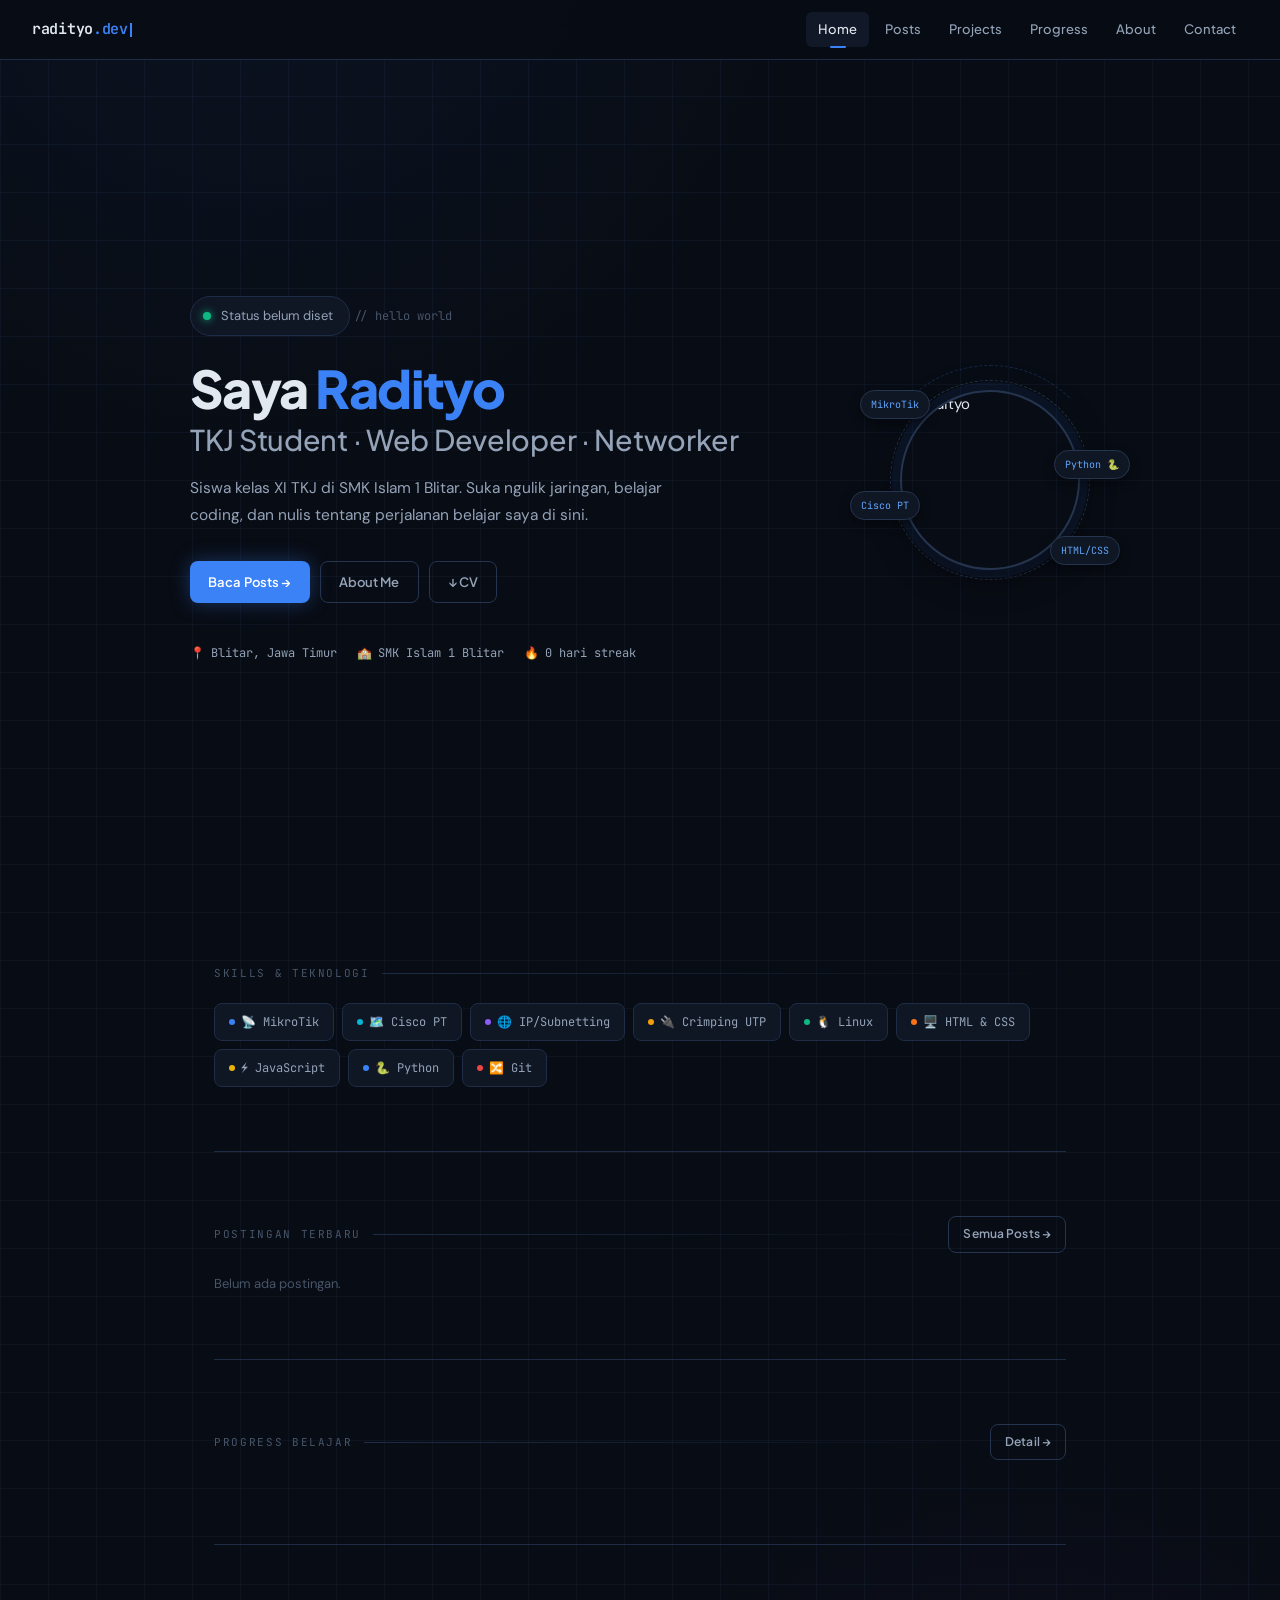
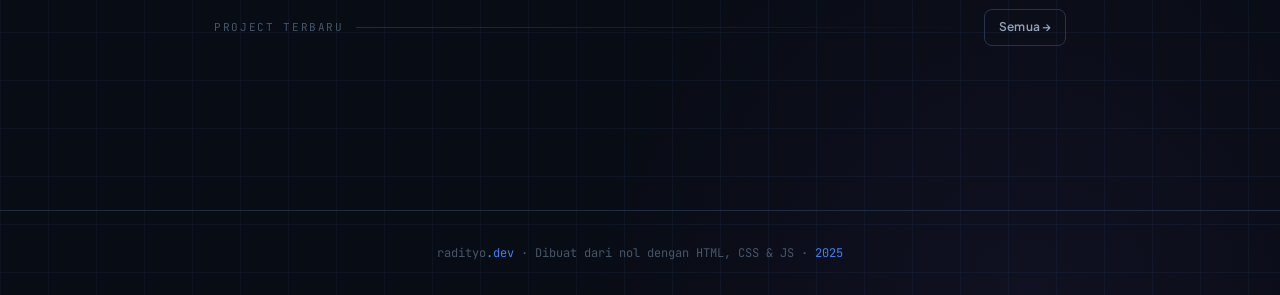
==== index.html @ 0da95fb2 "Add files via upload" ====
<!DOCTYPE html>
<html lang="id">
<head>
  <meta charset="UTF-8">
  <meta name="viewport" content="width=device-width, initial-scale=1.0">
  <title>Radityo — Home</title>
  <link rel="stylesheet" href="style.css">
  <style>
    /* ── HERO ── */
    .hero {
      min-height: calc(100vh - 60px);
      display: flex;
      align-items: center;
      padding: 0 24px;
      position: relative;
    }
    .hero-inner {
      max-width: 900px;
      margin: 0 auto;
      width: 100%;
      display: grid;
      grid-template-columns: 1fr auto;
      gap: 48px;
      align-items: center;
    }
    .hero-eyebrow {
      display: inline-flex;
      align-items: center;
      gap: 8px;
      font-family: var(--font-mono);
      font-size: 12px;
      color: var(--text-muted);
      margin-bottom: 20px;
    }
    .hero h1 {
      font-family: var(--font-head);
      font-size: clamp(32px, 5vw, 52px);
      font-weight: 800;
      line-height: 1.1;
      letter-spacing: -0.03em;
      margin-bottom: 20px;
    }
    .hero h1 .name { color: var(--blue); }
    .hero h1 .role {
      display: block;
      font-size: 0.55em;
      color: var(--text-dim);
      font-weight: 500;
      letter-spacing: -0.01em;
      margin-top: 6px;
    }
    .hero-desc {
      font-size: 15.5px;
      color: var(--text-dim);
      line-height: 1.75;
      max-width: 480px;
      margin-bottom: 32px;
    }
    .hero-actions { display: flex; gap: 10px; flex-wrap: wrap; margin-bottom: 40px; }
    .hero-meta {
      display: flex;
      align-items: center;
      gap: 20px;
      flex-wrap: wrap;
    }
    .hero-meta-item {
      display: flex;
      align-items: center;
      gap: 6px;
      font-family: var(--font-mono);
      font-size: 12px;
      color: var(--text-muted);
    }
    .hero-meta-item span { color: var(--text-dim); }

    /* AVATAR */
    .hero-avatar-wrap {
      position: relative;
      width: 200px;
      height: 200px;
      flex-shrink: 0;
    }
    .hero-avatar {
      width: 180px;
      height: 180px;
      border-radius: 50%;
      object-fit: cover;
      border: 2px solid var(--border2);
      display: block;
      margin: 10px auto;
      position: relative;
      z-index: 2;
      box-shadow: 0 0 0 8px rgba(59,130,246,0.08), 0 8px 32px rgba(0,0,0,0.5);
    }
    .ring {
      position: absolute;
      top: 50%; left: 50%;
      transform: translate(-50%,-50%);
      border-radius: 50%;
      border: 1px dashed var(--border2);
    }
    .ring1 { width: 200px; height: 200px; animation: spin 25s linear infinite; }
    .ring2 { width: 230px; height: 230px; border-color: transparent; border-top-color: var(--blue); opacity: 0.25; animation: spin 10s linear infinite reverse; }
    @keyframes spin { to { transform: translate(-50%,-50%) rotate(360deg); } }

    .float-chip {
      position: absolute;
      background: var(--card);
      border: 1px solid var(--border2);
      color: var(--blue-bright);
      font-family: var(--font-mono);
      font-size: 10px;
      padding: 5px 10px;
      border-radius: 99px;
      white-space: nowrap;
      box-shadow: 0 4px 12px rgba(0,0,0,0.4);
      animation: floatY 4s ease-in-out infinite;
      z-index: 3;
    }
    .chip1 { top: 10px;  left: -30px; animation-delay: 0s; }
    .chip2 { top: 70px;  right: -40px; animation-delay: 1s; }
    .chip3 { bottom: 60px; left: -40px; animation-delay: 2s; }
    .chip4 { bottom: 15px; right: -30px; animation-delay: 0.5s; }
    @keyframes floatY { 0%,100%{transform:translateY(0)} 50%{transform:translateY(-7px)} }

    /* STATUS CARD */
    .status-card {
      display: inline-flex;
      align-items: center;
      gap: 10px;
      background: var(--card);
      border: 1px solid var(--border);
      border-radius: 99px;
      padding: 8px 16px 8px 12px;
      margin-bottom: 24px;
      font-size: 13px;
      color: var(--text-dim);
    }

    /* ── SECTIONS ── */
    .home-section { padding: 64px 0; }
    .home-section + .home-section { border-top: 1px solid var(--border); }

    /* SKILL CHIPS */
    .skill-chips { display: flex; flex-wrap: wrap; gap: 8px; }
    .skill-chip {
      display: flex; align-items: center; gap: 6px;
      background: var(--card);
      border: 1px solid var(--border);
      border-radius: var(--radius-sm);
      padding: 8px 14px;
      font-family: var(--font-mono);
      font-size: 12px;
      color: var(--text-dim);
      transition: all 0.2s;
      cursor: default;
    }
    .skill-chip:hover { border-color: var(--blue); color: var(--text); background: var(--glow-blue); }
    .skill-chip .dot { width: 6px; height: 6px; border-radius: 50%; flex-shrink: 0; }

    /* RECENT POSTS */
    .post-list { display: flex; flex-direction: column; gap: 12px; }
    .post-row {
      display: flex;
      align-items: flex-start;
      gap: 16px;
      padding: 16px;
      background: var(--card);
      border: 1px solid var(--border);
      border-radius: var(--radius);
      text-decoration: none;
      transition: all 0.25s;
    }
    .post-row:hover { border-color: var(--border2); transform: translateX(4px); }
    .post-row-num {
      font-family: var(--font-mono);
      font-size: 11px;
      color: var(--text-muted);
      padding-top: 2px;
      min-width: 18px;
    }
    .post-row-title {
      font-family: var(--font-head);
      font-size: 14px;
      font-weight: 600;
      color: var(--text);
      margin-bottom: 4px;
      line-height: 1.4;
    }
    .post-row-meta {
      display: flex; gap: 10px; align-items: center;
      font-family: var(--font-mono);
      font-size: 11px;
      color: var(--text-muted);
    }
    .post-row-arrow { margin-left: auto; color: var(--text-muted); font-size: 16px; align-self: center; }

    /* PROGRESS MINI */
    .progress-mini-grid { display: grid; grid-template-columns: 1fr 1fr; gap: 12px; }
    .progress-mini {
      background: var(--card);
      border: 1px solid var(--border);
      border-radius: var(--radius);
      padding: 16px;
    }
    .progress-mini-label {
      display: flex; justify-content: space-between; align-items: center;
      margin-bottom: 8px;
    }
    .progress-mini-label span:first-child {
      font-size: 13px; color: var(--text-dim); font-weight: 500;
    }
    .progress-mini-label span:last-child {
      font-family: var(--font-mono); font-size: 12px; color: var(--blue-bright);
    }
    .progress-bar {
      height: 5px;
      background: var(--bg3);
      border-radius: 99px;
      overflow: hidden;
    }
    .progress-fill {
      height: 100%;
      background: linear-gradient(90deg, var(--blue), var(--purple));
      border-radius: 99px;
      transition: width 1s cubic-bezier(.4,0,.2,1);
    }

    /* LATEST PROJECT */
    .project-mini-grid { display: grid; grid-template-columns: repeat(3,1fr); gap: 12px; }
    .project-mini {
      padding: 18px;
      display: flex;
      flex-direction: column;
      gap: 8px;
    }
    .project-mini-icon { font-size: 22px; margin-bottom: 4px; }
    .project-mini h4 {
      font-family: var(--font-head);
      font-size: 14px;
      font-weight: 700;
      color: var(--text);
      line-height: 1.3;
    }
    .project-mini p { font-size: 12.5px; color: var(--text-dim); line-height: 1.5; flex: 1; }

    @media (max-width: 640px) {
      .hero-inner { grid-template-columns: 1fr; }
      .hero-avatar-wrap { display: none; }
      .progress-mini-grid { grid-template-columns: 1fr; }
      .project-mini-grid { grid-template-columns: 1fr 1fr; }
    }
    @media (max-width: 420px) {
      .project-mini-grid { grid-template-columns: 1fr; }
    }
  </style>
</head>
<body>

<nav class="navbar">
  <a href="index.html" class="nav-logo">radityo<span class="accent">.dev</span><span class="cursor"></span></a>
  <div class="nav-links">
    <a href="index.html">Home</a>
    <a href="posts.html">Posts</a>
    <a href="projects.html">Projects</a>
    <a href="progress.html">Progress</a>
    <a href="about.html">About</a>
    <a href="contact.html">Contact</a>
  </div>
</nav>

<div class="page">
  <section class="hero">
    <div class="hero-inner">
      <div class="hero-content">
        <div id="statusCard" class="status-card">
          <span class="status-dot"></span>
          <span id="statusText">loading...</span>
        </div>

        <div class="hero-eyebrow">
          <span>// hello world</span>
        </div>

        <h1>
          Saya <span class="name">Radityo</span>
          <span class="role">TKJ Student · Web Developer · Networker</span>
        </h1>

        <p class="hero-desc">
          Siswa kelas XI TKJ di SMK Islam 1 Blitar. Suka ngulik jaringan,
          belajar coding, dan nulis tentang perjalanan belajar saya di sini.
        </p>

        <div class="hero-actions">
          <a href="posts.html" class="btn btn-primary">Baca Posts →</a>
          <a href="about.html" class="btn btn-ghost">About Me</a>
          <a href="CV-Radityo-Professional.pdf" download class="btn btn-ghost">↓ CV</a>
        </div>

        <div class="hero-meta">
          <div class="hero-meta-item">📍 <span>Blitar, Jawa Timur</span></div>
          <div class="hero-meta-item">🏫 <span>SMK Islam 1 Blitar</span></div>
          <div class="hero-meta-item" id="streakMeta">🔥 <span id="streakVal">—</span></div>
        </div>
      </div>

      <div class="hero-avatar-wrap">
        <div class="ring ring1"></div>
        <div class="ring ring2"></div>
        <img src="profile.jpg" alt="Radityo" class="hero-avatar">
        <div class="float-chip chip1">MikroTik</div>
        <div class="float-chip chip2">Python 🐍</div>
        <div class="float-chip chip3">Cisco PT</div>
        <div class="float-chip chip4">HTML/CSS</div>
      </div>
    </div>
  </section>

  <div class="container">

    <!-- SKILLS -->
    <section class="home-section reveal">
      <div class="section-label">Skills & Teknologi</div>
      <div class="skill-chips" id="skillChips"></div>
    </section>

    <!-- RECENT POSTS -->
    <section class="home-section reveal">
      <div style="display:flex;justify-content:space-between;align-items:center;margin-bottom:20px">
        <div class="section-label" style="margin:0;flex:1">Postingan Terbaru</div>
        <a href="posts.html" class="btn btn-ghost" style="font-size:12px;padding:7px 14px">Semua Posts →</a>
      </div>
      <div class="post-list" id="recentPosts"></div>
    </section>

    <!-- PROGRESS SNAPSHOT -->
    <section class="home-section reveal">
      <div style="display:flex;justify-content:space-between;align-items:center;margin-bottom:20px">
        <div class="section-label" style="margin:0;flex:1">Progress Belajar</div>
        <a href="progress.html" class="btn btn-ghost" style="font-size:12px;padding:7px 14px">Detail →</a>
      </div>
      <div class="progress-mini-grid" id="progressMini"></div>
    </section>

    <!-- LATEST PROJECTS -->
    <section class="home-section reveal">
      <div style="display:flex;justify-content:space-between;align-items:center;margin-bottom:20px">
        <div class="section-label" style="margin:0;flex:1">Project Terbaru</div>
        <a href="projects.html" class="btn btn-ghost" style="font-size:12px;padding:7px 14px">Semua →</a>
      </div>
      <div class="project-mini-grid" id="projectMini"></div>
    </section>

  </div>

  <footer class="footer">
    <p>radityo<span>.dev</span> · Dibuat dari nol dengan HTML, CSS & JS · <span>2025</span></p>
  </footer>
</div>

<script src="app.js"></script>
<script>
  const SKILLS = [
    { label:'MikroTik',    color:'#3b82f6', icon:'📡' },
    { label:'Cisco PT',    color:'#06b6d4', icon:'🗺️' },
    { label:'IP/Subnetting',color:'#8b5cf6',icon:'🌐' },
    { label:'Crimping UTP',color:'#f59e0b', icon:'🔌' },
    { label:'Linux',       color:'#10b981', icon:'🐧' },
    { label:'HTML & CSS',  color:'#f97316', icon:'🖥️' },
    { label:'JavaScript',  color:'#eab308', icon:'⚡' },
    { label:'Python',      color:'#3b82f6', icon:'🐍' },
    { label:'Git',         color:'#ef4444', icon:'🔀' },
  ];

  const ICONS = { Website:'🖥️', Networking:'📡', Coding:'🐍', Tool:'🛠️' };
  const STATUS_COLORS = { live:'#10b981', done:'#3b82f6', wip:'#f59e0b' };

  function render() {
    // Status
    const st = DB.get(KEYS.status) || {};
    document.getElementById('statusText').textContent = st.text || 'Status belum diset';

    // Streak
    const streak = DB.get(KEYS.streak) || { count: 0 };
    document.getElementById('streakVal').textContent = streak.count + ' hari streak';

    // Skills
    document.getElementById('skillChips').innerHTML = SKILLS.map(s => `
      <div class="skill-chip">
        <span class="dot" style="background:${s.color}"></span>
        ${s.icon} ${s.label}
      </div>`).join('');

    // Recent posts
    const posts = (DB.get(KEYS.posts) || []).slice(0, 3);
    document.getElementById('recentPosts').innerHTML = posts.length ? posts.map((p, i) => `
      <a class="post-row" href="posts.html#${p.id}">
        <span class="post-row-num">0${i+1}</span>
        <div style="flex:1">
          <div class="post-row-title">${p.title}</div>
          <div class="post-row-meta">
            <span class="tag tag-${p.category==='TKJ'?'blue':p.category==='Python'?'green':'purple'}">${p.category}</span>
            <span>${fmt.relative(p.date)}</span>
            <span>${p.readTime}</span>
          </div>
        </div>
        <span class="post-row-arrow">›</span>
      </a>`).join('') : '<p style="color:var(--text-muted);font-size:13px">Belum ada postingan.</p>';

    // Progress mini
    const prog = DB.get(KEYS.progress) || {};
    const bars = ['gym','python','networking','english'];
    document.getElementById('progressMini').innerHTML = bars.map(k => {
      const p = prog[k]; if (!p) return '';
      const pct = Math.round((p.current / p.target) * 100);
      return `<div class="progress-mini">
        <div class="progress-mini-label">
          <span>${p.label}</span>
          <span>${p.current}/${p.target} ${p.unit}</span>
        </div>
        <div class="progress-bar">
          <div class="progress-fill" style="width:${pct}%"></div>
        </div>
      </div>`;
    }).join('');

    // Projects mini
    const projects = (DB.get(KEYS.projects) || []).slice(0, 3);
    document.getElementById('projectMini').innerHTML = projects.map(p => `
      <div class="card project-mini">
        <div class="project-mini-icon">${ICONS[p.type]||'🛠️'}</div>
        <h4>${p.title}</h4>
        <p>${p.desc}</p>
        <div style="display:flex;gap:6px;flex-wrap:wrap;margin-top:4px">
          ${p.tech.slice(0,2).map(t=>`<span class="tag tag-blue">${t}</span>`).join('')}
        </div>
      </div>`).join('');
  }

  render();
</script>
</body>
</html>
---- style.css ----
/* ============================================================
   RADITYO.DEV — DARK CYBER DESIGN SYSTEM
   ============================================================ */

@import url('https://fonts.googleapis.com/css2?family=Plus+Jakarta+Sans:wght@400;500;600;700;800&family=DM+Sans:wght@300;400;500&family=JetBrains+Mono:wght@400;500;600&display=swap');

/* ── TOKENS ── */
:root {
  --bg:           #080c14;
  --bg2:          #0d1220;
  --bg3:          #111827;
  --card:         #0f1624;
  --card2:        #141d2e;
  --border:       #1e2d45;
  --border2:      #253550;

  --blue:         #3b82f6;
  --blue-dim:     #2563eb;
  --blue-bright:  #60a5fa;
  --purple:       #8b5cf6;
  --purple-dim:   #7c3aed;
  --cyan:         #06b6d4;
  --green:        #10b981;
  --yellow:       #f59e0b;
  --red:          #ef4444;

  --glow-blue:    rgba(59,130,246,0.15);
  --glow-purple:  rgba(139,92,246,0.15);
  --glow-cyan:    rgba(6,182,212,0.12);

  --text:         #e2e8f0;
  --text-dim:     #94a3b8;
  --text-muted:   #475569;

  --font-head:    'Plus Jakarta Sans', sans-serif;
  --font-body:    'DM Sans', sans-serif;
  --font-mono:    'JetBrains Mono', monospace;

  --radius:       12px;
  --radius-sm:    8px;
  --radius-lg:    16px;
}

/* ── RESET ── */
*,*::before,*::after { box-sizing: border-box; margin: 0; padding: 0; }
html { scroll-behavior: smooth; }

body {
  background: var(--bg);
  color: var(--text);
  font-family: var(--font-body);
  font-size: 15px;
  line-height: 1.7;
  min-height: 100vh;
  overflow-x: hidden;
  /* subtle grid */
  background-image:
    radial-gradient(ellipse 80% 60% at 20% -10%, rgba(59,130,246,0.07) 0%, transparent 60%),
    radial-gradient(ellipse 60% 40% at 80% 100%, rgba(139,92,246,0.06) 0%, transparent 60%),
    linear-gradient(rgba(30,45,69,0.25) 1px, transparent 1px),
    linear-gradient(90deg, rgba(30,45,69,0.25) 1px, transparent 1px);
  background-size: 100% 100%, 100% 100%, 48px 48px, 48px 48px;
}

::-webkit-scrollbar { width: 5px; }
::-webkit-scrollbar-track { background: var(--bg2); }
::-webkit-scrollbar-thumb { background: var(--border2); border-radius: 3px; }
::-webkit-scrollbar-thumb:hover { background: var(--blue); }

/* ── NAVBAR ── */
.navbar {
  position: fixed;
  top: 0; left: 0; right: 0;
  z-index: 200;
  display: flex;
  align-items: center;
  padding: 0 32px;
  height: 60px;
  background: rgba(8,12,20,0.85);
  backdrop-filter: blur(20px);
  -webkit-backdrop-filter: blur(20px);
  border-bottom: 1px solid var(--border);
}

.nav-logo {
  font-family: var(--font-mono);
  font-size: 15px;
  font-weight: 600;
  color: var(--text);
  text-decoration: none;
  margin-right: auto;
  letter-spacing: -0.02em;
}

.nav-logo .accent { color: var(--blue); }
.nav-logo .cursor {
  display: inline-block;
  width: 2px; height: 14px;
  background: var(--blue);
  margin-left: 2px;
  vertical-align: middle;
  animation: blink 1s step-end infinite;
}

@keyframes blink { 0%,100%{opacity:1} 50%{opacity:0} }

.nav-links {
  display: flex;
  align-items: center;
  gap: 4px;
}

.nav-links a {
  font-family: var(--font-head);
  font-size: 13px;
  font-weight: 500;
  color: var(--text-dim);
  text-decoration: none;
  padding: 6px 12px;
  border-radius: 6px;
  transition: all 0.2s ease;
  position: relative;
}

.nav-links a:hover,
.nav-links a.active {
  color: var(--text);
  background: var(--bg3);
}

.nav-links a.active::after {
  content: '';
  position: absolute;
  bottom: -1px; left: 50%;
  transform: translateX(-50%);
  width: 16px; height: 2px;
  background: var(--blue);
  border-radius: 2px;
}

/* ── PAGE WRAPPER ── */
.page {
  padding-top: 60px;
  min-height: 100vh;
}

.container {
  max-width: 900px;
  margin: 0 auto;
  padding: 0 24px;
}

.container-wide {
  max-width: 1100px;
  margin: 0 auto;
  padding: 0 24px;
}

/* ── PAGE HEADER ── */
.page-header {
  padding: 56px 0 40px;
  border-bottom: 1px solid var(--border);
  margin-bottom: 48px;
}

.page-header .eyebrow {
  font-family: var(--font-mono);
  font-size: 11px;
  color: var(--blue);
  letter-spacing: 0.15em;
  text-transform: uppercase;
  margin-bottom: 10px;
  display: flex;
  align-items: center;
  gap: 8px;
}

.page-header .eyebrow::before {
  content: '';
  width: 20px; height: 1px;
  background: var(--blue);
}

.page-header h1 {
  font-family: var(--font-head);
  font-size: clamp(26px, 4vw, 38px);
  font-weight: 800;
  color: var(--text);
  letter-spacing: -0.03em;
  line-height: 1.15;
  margin-bottom: 10px;
}

.page-header p {
  font-size: 15px;
  color: var(--text-dim);
  max-width: 520px;
}

/* ── SECTION LABEL ── */
.section-label {
  font-family: var(--font-mono);
  font-size: 11px;
  color: var(--text-muted);
  letter-spacing: 0.15em;
  text-transform: uppercase;
  margin-bottom: 20px;
  display: flex;
  align-items: center;
  gap: 12px;
}

.section-label::after {
  content: '';
  flex: 1;
  height: 1px;
  background: linear-gradient(90deg, var(--border), transparent);
}

/* ── BUTTONS ── */
.btn {
  display: inline-flex;
  align-items: center;
  gap: 7px;
  font-family: var(--font-head);
  font-size: 13px;
  font-weight: 600;
  padding: 9px 18px;
  border-radius: var(--radius-sm);
  text-decoration: none;
  border: none;
  cursor: pointer;
  transition: all 0.25s ease;
  letter-spacing: 0.01em;
}

.btn-primary {
  background: var(--blue);
  color: #fff;
  box-shadow: 0 0 20px rgba(59,130,246,0.35);
}
.btn-primary:hover {
  background: var(--blue-bright);
  box-shadow: 0 0 28px rgba(59,130,246,0.5);
  transform: translateY(-1px);
}

.btn-ghost {
  background: transparent;
  color: var(--text-dim);
  border: 1px solid var(--border2);
}
.btn-ghost:hover {
  color: var(--text);
  border-color: var(--blue);
  background: var(--glow-blue);
}

.btn-purple {
  background: var(--purple);
  color: #fff;
  box-shadow: 0 0 20px rgba(139,92,246,0.35);
}
.btn-purple:hover {
  background: #a78bfa;
  box-shadow: 0 0 28px rgba(139,92,246,0.5);
  transform: translateY(-1px);
}

/* ── CARDS ── */
.card {
  background: var(--card);
  border: 1px solid var(--border);
  border-radius: var(--radius);
  transition: all 0.3s ease;
  position: relative;
  overflow: hidden;
}

.card::before {
  content: '';
  position: absolute;
  top: 0; left: 0; right: 0;
  height: 2px;
  background: linear-gradient(90deg, var(--blue), var(--purple));
  opacity: 0;
  transition: opacity 0.3s;
}

.card:hover {
  border-color: var(--border2);
  transform: translateY(-3px);
  box-shadow: 0 12px 40px rgba(0,0,0,0.4), 0 0 0 1px var(--border2);
}

.card:hover::before { opacity: 1; }

/* ── TAG / BADGE ── */
.tag {
  display: inline-flex;
  align-items: center;
  gap: 4px;
  font-family: var(--font-mono);
  font-size: 10px;
  font-weight: 500;
  padding: 3px 9px;
  border-radius: 99px;
  letter-spacing: 0.04em;
  text-transform: uppercase;
}

.tag-blue   { background: rgba(59,130,246,0.15);  color: var(--blue-bright); border: 1px solid rgba(59,130,246,0.25); }
.tag-purple { background: rgba(139,92,246,0.15); color: #a78bfa;            border: 1px solid rgba(139,92,246,0.25); }
.tag-cyan   { background: rgba(6,182,212,0.12);  color: var(--cyan);        border: 1px solid rgba(6,182,212,0.2); }
.tag-green  { background: rgba(16,185,129,0.12); color: var(--green);       border: 1px solid rgba(16,185,129,0.2); }
.tag-yellow { background: rgba(245,158,11,0.12); color: var(--yellow);      border: 1px solid rgba(245,158,11,0.2); }

/* ── FORM ELEMENTS ── */
.form-group { display: flex; flex-direction: column; gap: 6px; }

.form-group label {
  font-family: var(--font-mono);
  font-size: 11px;
  color: var(--text-muted);
  letter-spacing: 0.08em;
  text-transform: uppercase;
}

input, textarea, select {
  background: var(--card2);
  border: 1px solid var(--border2);
  color: var(--text);
  font-family: var(--font-body);
  font-size: 14px;
  padding: 11px 14px;
  border-radius: var(--radius-sm);
  outline: none;
  transition: all 0.25s ease;
  width: 100%;
}

input::placeholder, textarea::placeholder { color: var(--text-muted); }

input:focus, textarea:focus, select:focus {
  border-color: var(--blue);
  box-shadow: 0 0 0 3px rgba(59,130,246,0.15);
}

/* ── GLOW DIVIDER ── */
.glow-line {
  height: 1px;
  background: linear-gradient(90deg, transparent, var(--blue), var(--purple), transparent);
  opacity: 0.4;
  margin: 48px 0;
}

/* ── SCROLL REVEAL ── */
.reveal {
  opacity: 0;
  transform: translateY(18px);
  transition: opacity 0.5s ease, transform 0.5s ease;
}
.reveal.visible { opacity: 1; transform: none; }

/* ── STATUS DOT ── */
.status-dot {
  width: 8px; height: 8px;
  border-radius: 50%;
  background: var(--green);
  display: inline-block;
  box-shadow: 0 0 8px var(--green);
  animation: pulse-dot 2s infinite;
}
@keyframes pulse-dot {
  0%,100% { box-shadow: 0 0 8px var(--green); }
  50%      { box-shadow: 0 0 16px var(--green), 0 0 24px rgba(16,185,129,0.3); }
}

/* ── FOOTER ── */
.footer {
  border-top: 1px solid var(--border);
  padding: 32px 24px;
  text-align: center;
  color: var(--text-muted);
  font-family: var(--font-mono);
  font-size: 12px;
  margin-top: 80px;
}

.footer span { color: var(--blue); }

/* ── RESPONSIVE ── */
@media (max-width: 640px) {
  .navbar { padding: 0 16px; }
  .nav-links a { font-size: 12px; padding: 6px 8px; }
  .container, .container-wide { padding: 0 16px; }
  .page-header { padding: 40px 0 28px; margin-bottom: 32px; }
}
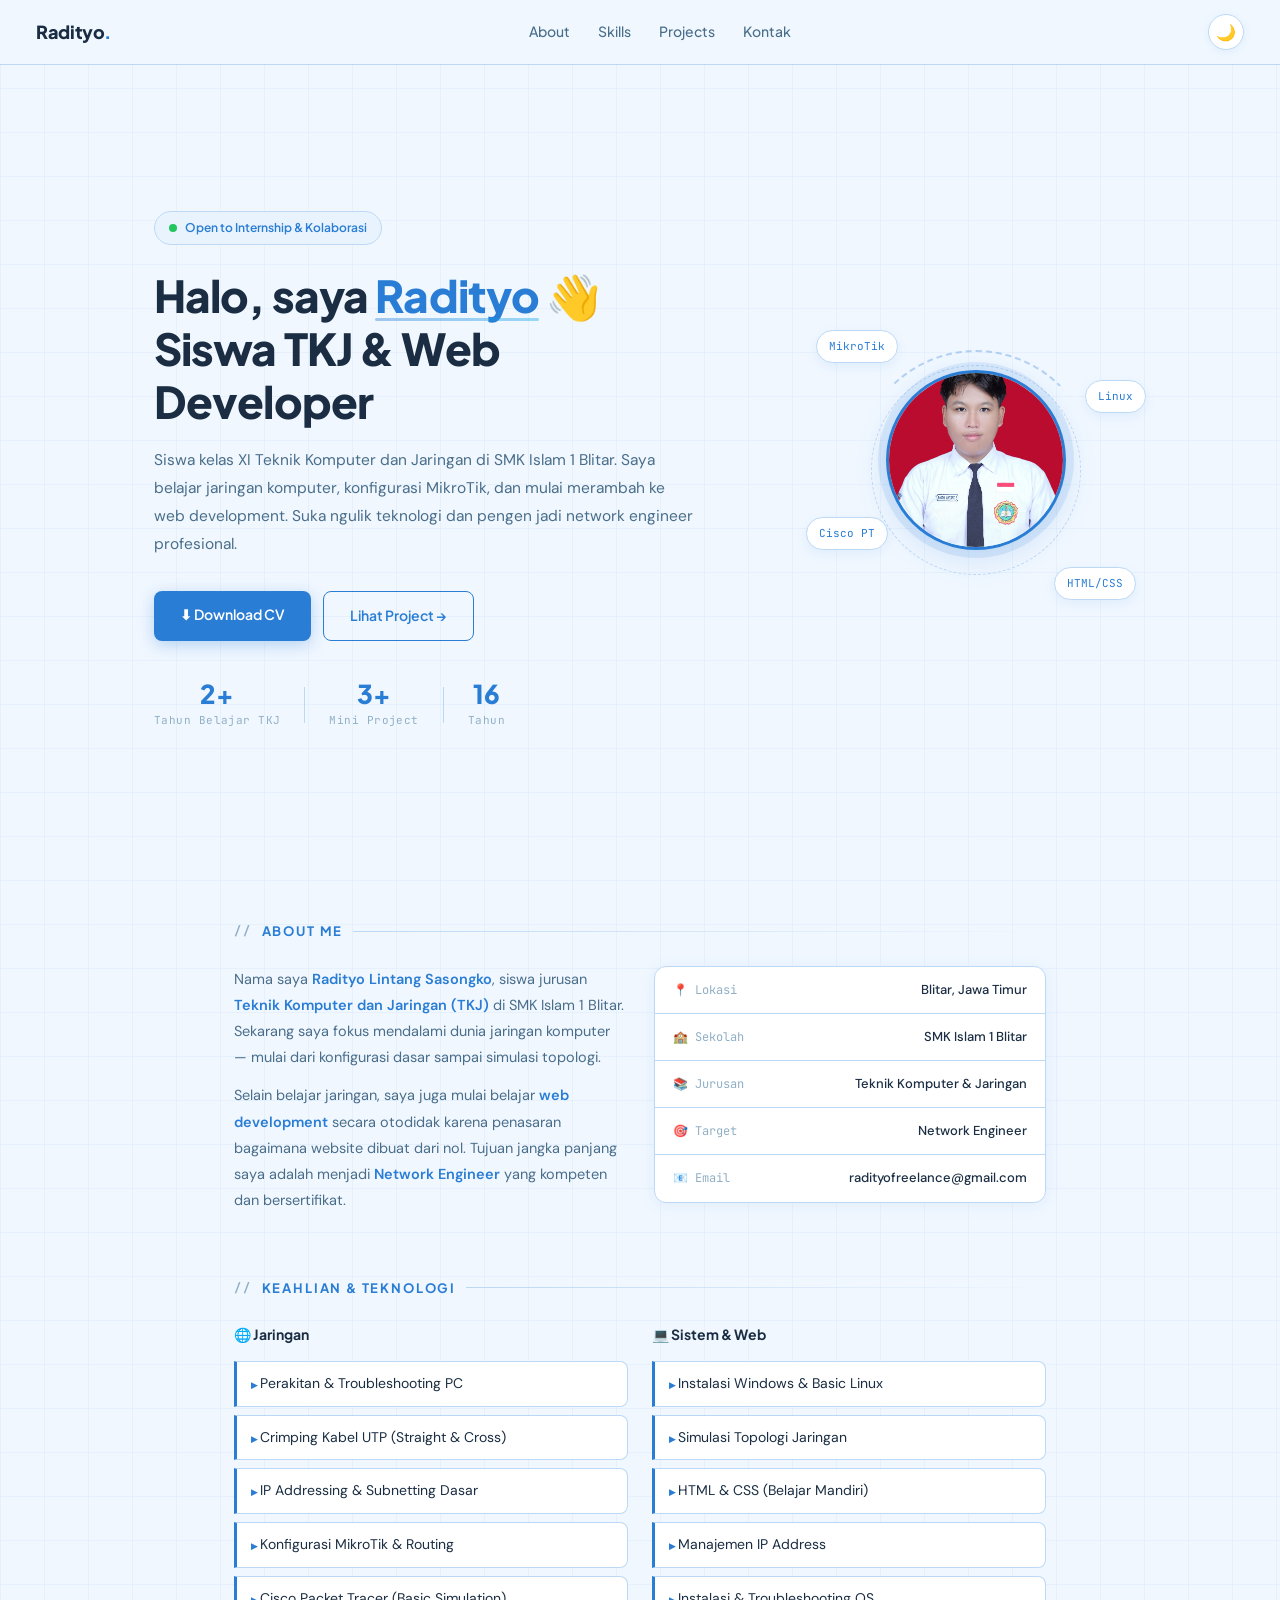
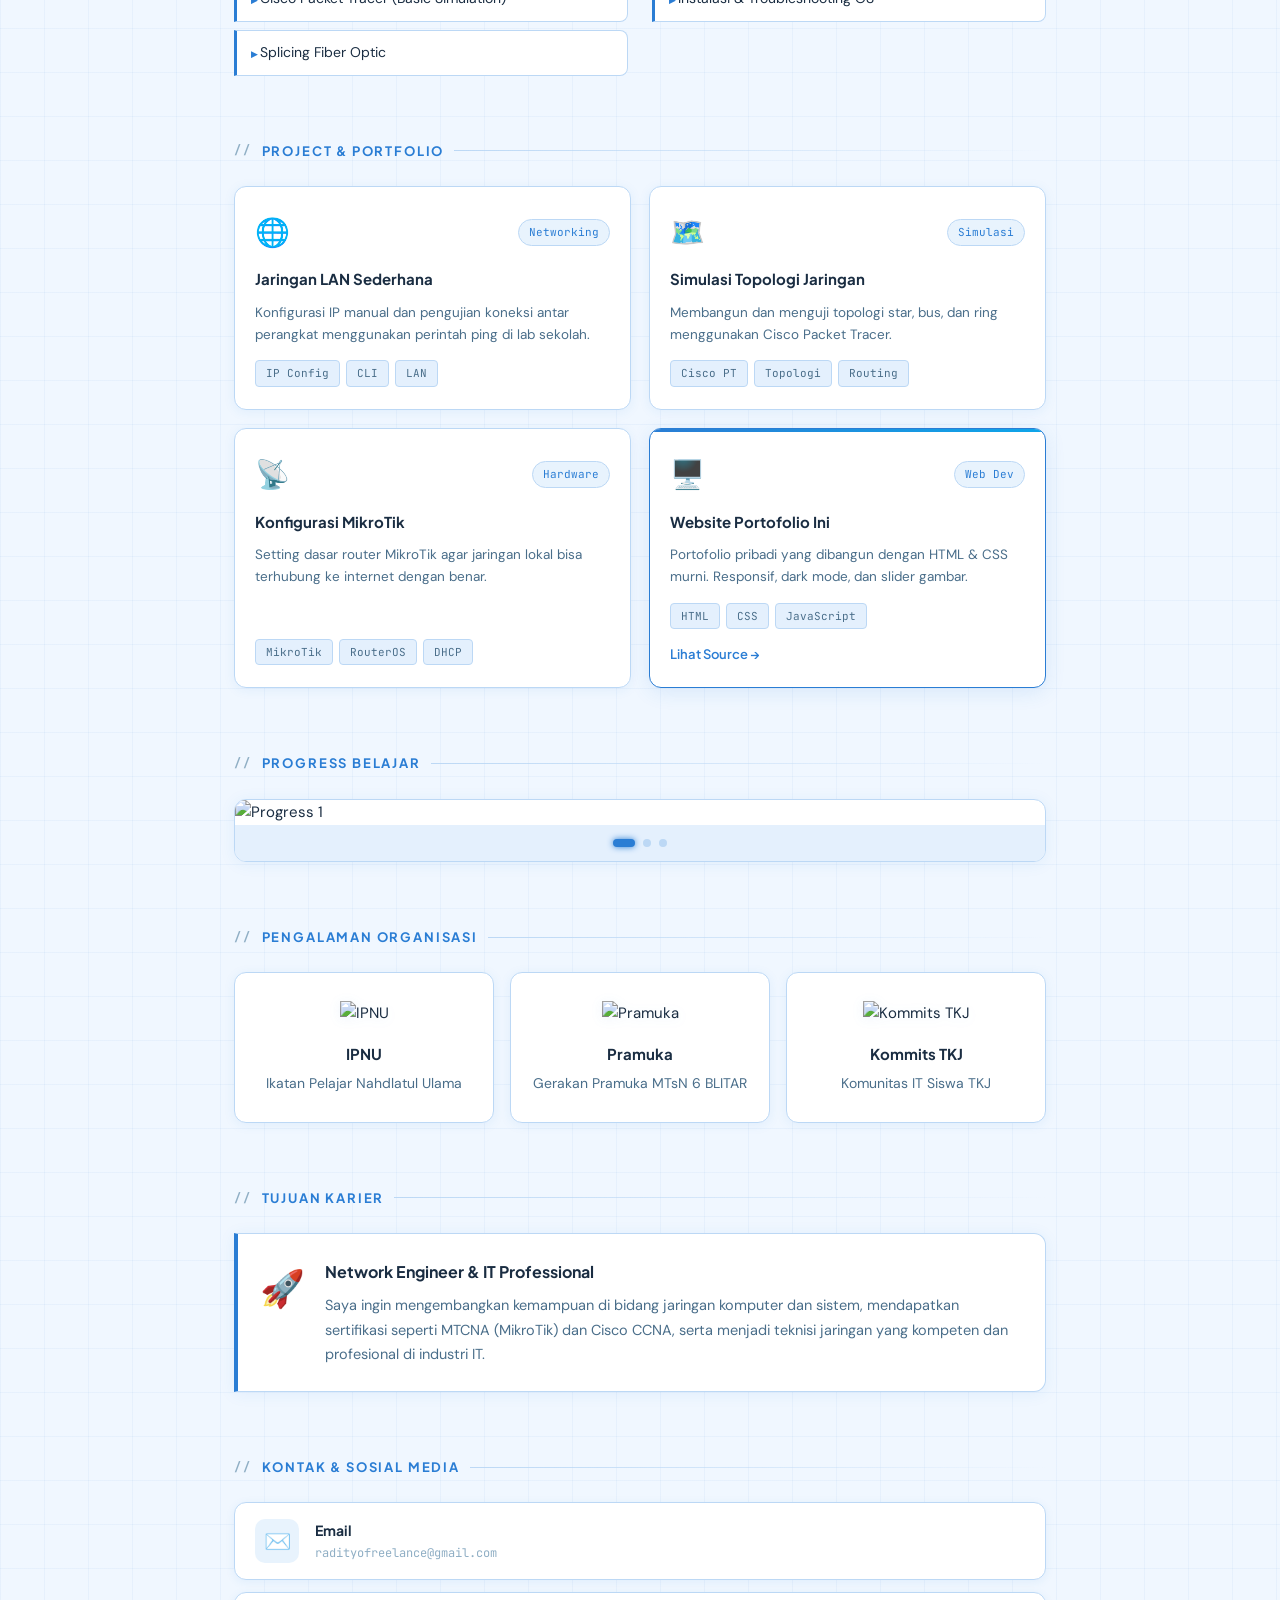
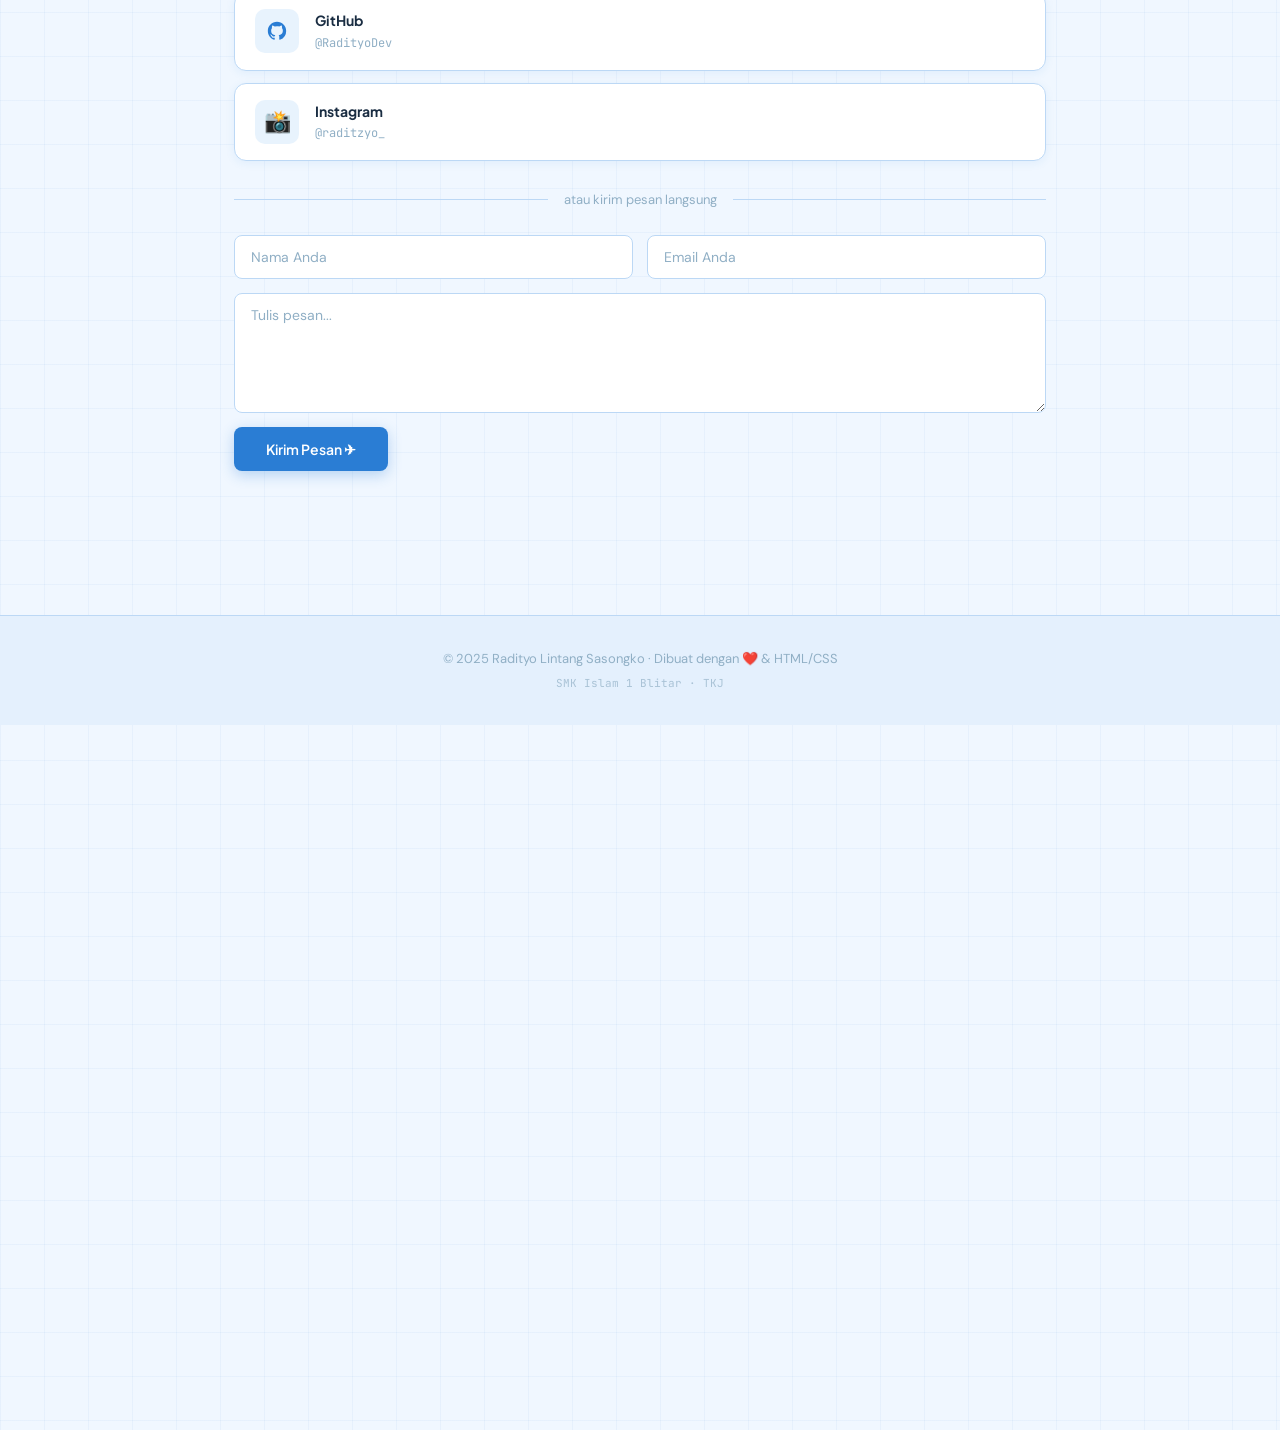
==== commit ad583e7d: "Add files via upload" ====
--- a/index.html
+++ b/index.html
@@ -3,442 +3,382 @@
 <head>
   <meta charset="UTF-8">
   <meta name="viewport" content="width=device-width, initial-scale=1.0">
-  <title>Radityo — Home</title>
+  <title>Radityo Lintang — TKJ & Web Dev</title>
+  <link rel="icon" type="image/png" href="favicon.png">
+  <meta name="description" content="Portofolio Radityo Lintang Sasongko — siswa TKJ SMK Islam 1 Blitar, belajar jaringan komputer dan web development.">
   <link rel="stylesheet" href="style.css">
-  <style>
-    /* ── HERO ── */
-    .hero {
-      min-height: calc(100vh - 60px);
-      display: flex;
-      align-items: center;
-      padding: 0 24px;
-      position: relative;
-    }
-    .hero-inner {
-      max-width: 900px;
-      margin: 0 auto;
-      width: 100%;
-      display: grid;
-      grid-template-columns: 1fr auto;
-      gap: 48px;
-      align-items: center;
-    }
-    .hero-eyebrow {
-      display: inline-flex;
-      align-items: center;
-      gap: 8px;
-      font-family: var(--font-mono);
-      font-size: 12px;
-      color: var(--text-muted);
-      margin-bottom: 20px;
-    }
-    .hero h1 {
-      font-family: var(--font-head);
-      font-size: clamp(32px, 5vw, 52px);
-      font-weight: 800;
-      line-height: 1.1;
-      letter-spacing: -0.03em;
-      margin-bottom: 20px;
-    }
-    .hero h1 .name { color: var(--blue); }
-    .hero h1 .role {
-      display: block;
-      font-size: 0.55em;
-      color: var(--text-dim);
-      font-weight: 500;
-      letter-spacing: -0.01em;
-      margin-top: 6px;
-    }
-    .hero-desc {
-      font-size: 15.5px;
-      color: var(--text-dim);
-      line-height: 1.75;
-      max-width: 480px;
-      margin-bottom: 32px;
-    }
-    .hero-actions { display: flex; gap: 10px; flex-wrap: wrap; margin-bottom: 40px; }
-    .hero-meta {
-      display: flex;
-      align-items: center;
-      gap: 20px;
-      flex-wrap: wrap;
-    }
-    .hero-meta-item {
-      display: flex;
-      align-items: center;
-      gap: 6px;
-      font-family: var(--font-mono);
-      font-size: 12px;
-      color: var(--text-muted);
-    }
-    .hero-meta-item span { color: var(--text-dim); }
-
-    /* AVATAR */
-    .hero-avatar-wrap {
-      position: relative;
-      width: 200px;
-      height: 200px;
-      flex-shrink: 0;
-    }
-    .hero-avatar {
-      width: 180px;
-      height: 180px;
-      border-radius: 50%;
-      object-fit: cover;
-      border: 2px solid var(--border2);
-      display: block;
-      margin: 10px auto;
-      position: relative;
-      z-index: 2;
-      box-shadow: 0 0 0 8px rgba(59,130,246,0.08), 0 8px 32px rgba(0,0,0,0.5);
-    }
-    .ring {
-      position: absolute;
-      top: 50%; left: 50%;
-      transform: translate(-50%,-50%);
-      border-radius: 50%;
-      border: 1px dashed var(--border2);
-    }
-    .ring1 { width: 200px; height: 200px; animation: spin 25s linear infinite; }
-    .ring2 { width: 230px; height: 230px; border-color: transparent; border-top-color: var(--blue); opacity: 0.25; animation: spin 10s linear infinite reverse; }
-    @keyframes spin { to { transform: translate(-50%,-50%) rotate(360deg); } }
-
-    .float-chip {
-      position: absolute;
-      background: var(--card);
-      border: 1px solid var(--border2);
-      color: var(--blue-bright);
-      font-family: var(--font-mono);
-      font-size: 10px;
-      padding: 5px 10px;
-      border-radius: 99px;
-      white-space: nowrap;
-      box-shadow: 0 4px 12px rgba(0,0,0,0.4);
-      animation: floatY 4s ease-in-out infinite;
-      z-index: 3;
-    }
-    .chip1 { top: 10px;  left: -30px; animation-delay: 0s; }
-    .chip2 { top: 70px;  right: -40px; animation-delay: 1s; }
-    .chip3 { bottom: 60px; left: -40px; animation-delay: 2s; }
-    .chip4 { bottom: 15px; right: -30px; animation-delay: 0.5s; }
-    @keyframes floatY { 0%,100%{transform:translateY(0)} 50%{transform:translateY(-7px)} }
-
-    /* STATUS CARD */
-    .status-card {
-      display: inline-flex;
-      align-items: center;
-      gap: 10px;
-      background: var(--card);
-      border: 1px solid var(--border);
-      border-radius: 99px;
-      padding: 8px 16px 8px 12px;
-      margin-bottom: 24px;
-      font-size: 13px;
-      color: var(--text-dim);
-    }
-
-    /* ── SECTIONS ── */
-    .home-section { padding: 64px 0; }
-    .home-section + .home-section { border-top: 1px solid var(--border); }
-
-    /* SKILL CHIPS */
-    .skill-chips { display: flex; flex-wrap: wrap; gap: 8px; }
-    .skill-chip {
-      display: flex; align-items: center; gap: 6px;
-      background: var(--card);
-      border: 1px solid var(--border);
-      border-radius: var(--radius-sm);
-      padding: 8px 14px;
-      font-family: var(--font-mono);
-      font-size: 12px;
-      color: var(--text-dim);
-      transition: all 0.2s;
-      cursor: default;
-    }
-    .skill-chip:hover { border-color: var(--blue); color: var(--text); background: var(--glow-blue); }
-    .skill-chip .dot { width: 6px; height: 6px; border-radius: 50%; flex-shrink: 0; }
-
-    /* RECENT POSTS */
-    .post-list { display: flex; flex-direction: column; gap: 12px; }
-    .post-row {
-      display: flex;
-      align-items: flex-start;
-      gap: 16px;
-      padding: 16px;
-      background: var(--card);
-      border: 1px solid var(--border);
-      border-radius: var(--radius);
-      text-decoration: none;
-      transition: all 0.25s;
-    }
-    .post-row:hover { border-color: var(--border2); transform: translateX(4px); }
-    .post-row-num {
-      font-family: var(--font-mono);
-      font-size: 11px;
-      color: var(--text-muted);
-      padding-top: 2px;
-      min-width: 18px;
-    }
-    .post-row-title {
-      font-family: var(--font-head);
-      font-size: 14px;
-      font-weight: 600;
-      color: var(--text);
-      margin-bottom: 4px;
-      line-height: 1.4;
-    }
-    .post-row-meta {
-      display: flex; gap: 10px; align-items: center;
-      font-family: var(--font-mono);
-      font-size: 11px;
-      color: var(--text-muted);
-    }
-    .post-row-arrow { margin-left: auto; color: var(--text-muted); font-size: 16px; align-self: center; }
-
-    /* PROGRESS MINI */
-    .progress-mini-grid { display: grid; grid-template-columns: 1fr 1fr; gap: 12px; }
-    .progress-mini {
-      background: var(--card);
-      border: 1px solid var(--border);
-      border-radius: var(--radius);
-      padding: 16px;
-    }
-    .progress-mini-label {
-      display: flex; justify-content: space-between; align-items: center;
-      margin-bottom: 8px;
-    }
-    .progress-mini-label span:first-child {
-      font-size: 13px; color: var(--text-dim); font-weight: 500;
-    }
-    .progress-mini-label span:last-child {
-      font-family: var(--font-mono); font-size: 12px; color: var(--blue-bright);
-    }
-    .progress-bar {
-      height: 5px;
-      background: var(--bg3);
-      border-radius: 99px;
-      overflow: hidden;
-    }
-    .progress-fill {
-      height: 100%;
-      background: linear-gradient(90deg, var(--blue), var(--purple));
-      border-radius: 99px;
-      transition: width 1s cubic-bezier(.4,0,.2,1);
-    }
-
-    /* LATEST PROJECT */
-    .project-mini-grid { display: grid; grid-template-columns: repeat(3,1fr); gap: 12px; }
-    .project-mini {
-      padding: 18px;
-      display: flex;
-      flex-direction: column;
-      gap: 8px;
-    }
-    .project-mini-icon { font-size: 22px; margin-bottom: 4px; }
-    .project-mini h4 {
-      font-family: var(--font-head);
-      font-size: 14px;
-      font-weight: 700;
-      color: var(--text);
-      line-height: 1.3;
-    }
-    .project-mini p { font-size: 12.5px; color: var(--text-dim); line-height: 1.5; flex: 1; }
-
-    @media (max-width: 640px) {
-      .hero-inner { grid-template-columns: 1fr; }
-      .hero-avatar-wrap { display: none; }
-      .progress-mini-grid { grid-template-columns: 1fr; }
-      .project-mini-grid { grid-template-columns: 1fr 1fr; }
-    }
-    @media (max-width: 420px) {
-      .project-mini-grid { grid-template-columns: 1fr; }
-    }
-  </style>
 </head>
 <body>
 
-<nav class="navbar">
-  <a href="index.html" class="nav-logo">radityo<span class="accent">.dev</span><span class="cursor"></span></a>
-  <div class="nav-links">
-    <a href="index.html">Home</a>
-    <a href="posts.html">Posts</a>
-    <a href="projects.html">Projects</a>
-    <a href="progress.html">Progress</a>
-    <a href="about.html">About</a>
-    <a href="contact.html">Contact</a>
-  </div>
-</nav>
-
-<div class="page">
-  <section class="hero">
-    <div class="hero-inner">
-      <div class="hero-content">
-        <div id="statusCard" class="status-card">
-          <span class="status-dot"></span>
-          <span id="statusText">loading...</span>
-        </div>
-
-        <div class="hero-eyebrow">
-          <span>// hello world</span>
-        </div>
-
-        <h1>
-          Saya <span class="name">Radityo</span>
-          <span class="role">TKJ Student · Web Developer · Networker</span>
-        </h1>
-
-        <p class="hero-desc">
-          Siswa kelas XI TKJ di SMK Islam 1 Blitar. Suka ngulik jaringan,
-          belajar coding, dan nulis tentang perjalanan belajar saya di sini.
-        </p>
-
-        <div class="hero-actions">
-          <a href="posts.html" class="btn btn-primary">Baca Posts →</a>
-          <a href="about.html" class="btn btn-ghost">About Me</a>
-          <a href="CV-Radityo-Professional.pdf" download class="btn btn-ghost">↓ CV</a>
-        </div>
-
-        <div class="hero-meta">
-          <div class="hero-meta-item">📍 <span>Blitar, Jawa Timur</span></div>
-          <div class="hero-meta-item">🏫 <span>SMK Islam 1 Blitar</span></div>
-          <div class="hero-meta-item" id="streakMeta">🔥 <span id="streakVal">—</span></div>
-        </div>
-      </div>
-
-      <div class="hero-avatar-wrap">
-        <div class="ring ring1"></div>
-        <div class="ring ring2"></div>
-        <img src="profile.jpg" alt="Radityo" class="hero-avatar">
-        <div class="float-chip chip1">MikroTik</div>
-        <div class="float-chip chip2">Python 🐍</div>
-        <div class="float-chip chip3">Cisco PT</div>
-        <div class="float-chip chip4">HTML/CSS</div>
-      </div>
+  <!-- NAVBAR -->
+  <nav class="navbar">
+    <span class="nav-logo">Radityo<span class="dot">.</span></span>
+    <div class="nav-links">
+      <a href="#about">About</a>
+      <a href="#skills">Skills</a>
+      <a href="#projects">Projects</a>
+      <a href="#contact">Kontak</a>
+    </div>
+    <button class="toggle-btn" onclick="toggleDarkMode()">🌙</button>
+  </nav>
+
+  <!-- HERO SECTION -->
+  <section class="hero" id="home">
+    <div class="hero-content">
+      <div class="hero-badge">
+        <span class="badge-dot"></span> Open to Internship & Kolaborasi
+      </div>
+      <h1 class="hero-title">
+        Halo, saya <span class="highlight">Radityo</span> 👋<br>
+        Siswa TKJ & Web Developer
+      </h1>
+      <p class="hero-desc">
+        Siswa kelas XI Teknik Komputer dan Jaringan di SMK Islam 1 Blitar.
+        Saya belajar jaringan komputer, konfigurasi MikroTik, dan mulai
+        merambah ke web development. Suka ngulik teknologi dan pengen
+        jadi network engineer profesional.
+      </p>
+      <div class="hero-actions">
+        <a href="CV-Radityo-Professional.pdf" download class="btn-primary">⬇ Download CV</a>
+        <a href="#projects" class="btn-secondary">Lihat Project →</a>
+      </div>
+      <div class="hero-stats">
+        <div class="stat">
+          <span class="stat-num">2+</span>
+          <span class="stat-label">Tahun Belajar TKJ</span>
+        </div>
+        <div class="stat-divider"></div>
+        <div class="stat">
+          <span class="stat-num">3+</span>
+          <span class="stat-label">Mini Project</span>
+        </div>
+        <div class="stat-divider"></div>
+        <div class="stat">
+          <span class="stat-num">16</span>
+          <span class="stat-label">Tahun</span>
+        </div>
+      </div>
+    </div>
+    <div class="hero-visual">
+      <div class="avatar-wrap">
+        <img src="profile.jpg" alt="Foto Radityo" class="hero-avatar">
+        <div class="avatar-ring"></div>
+        <div class="avatar-ring ring2"></div>
+      </div>
+      <!-- floating tech badges -->
+      <div class="float-badge b1">MikroTik</div>
+      <div class="float-badge b2">Linux</div>
+      <div class="float-badge b3">Cisco PT</div>
+      <div class="float-badge b4">HTML/CSS</div>
     </div>
   </section>
 
   <div class="container">
 
+    <!-- ABOUT -->
+    <section id="about">
+      <h2>About Me</h2>
+      <div class="about-grid">
+        <div class="about-text">
+          <p>
+            Nama saya <strong>Radityo Lintang Sasongko</strong>, siswa jurusan
+            <strong>Teknik Komputer dan Jaringan (TKJ)</strong> di SMK Islam 1 Blitar.
+            Sekarang saya fokus mendalami dunia jaringan komputer — mulai dari
+            konfigurasi dasar sampai simulasi topologi.
+          </p>
+          <p style="margin-top:12px">
+            Selain belajar jaringan, saya juga mulai belajar <strong>web development</strong>
+            secara otodidak karena penasaran bagaimana website dibuat dari nol.
+            Tujuan jangka panjang saya adalah menjadi <strong>Network Engineer</strong>
+            yang kompeten dan bersertifikat.
+          </p>
+        </div>
+        <div class="about-info">
+          <div class="info-row">
+            <span class="info-label">📍 Lokasi</span>
+            <span>Blitar, Jawa Timur</span>
+          </div>
+          <div class="info-row">
+            <span class="info-label">🏫 Sekolah</span>
+            <span>SMK Islam 1 Blitar</span>
+          </div>
+          <div class="info-row">
+            <span class="info-label">📚 Jurusan</span>
+            <span>Teknik Komputer & Jaringan</span>
+          </div>
+          <div class="info-row">
+            <span class="info-label">🎯 Target</span>
+            <span>Network Engineer</span>
+          </div>
+          <div class="info-row">
+            <span class="info-label">📧 Email</span>
+            <span>radityofreelance@gmail.com</span>
+          </div>
+        </div>
+      </div>
+    </section>
+
     <!-- SKILLS -->
-    <section class="home-section reveal">
-      <div class="section-label">Skills & Teknologi</div>
-      <div class="skill-chips" id="skillChips"></div>
-    </section>
-
-    <!-- RECENT POSTS -->
-    <section class="home-section reveal">
-      <div style="display:flex;justify-content:space-between;align-items:center;margin-bottom:20px">
-        <div class="section-label" style="margin:0;flex:1">Postingan Terbaru</div>
-        <a href="posts.html" class="btn btn-ghost" style="font-size:12px;padding:7px 14px">Semua Posts →</a>
-      </div>
-      <div class="post-list" id="recentPosts"></div>
-    </section>
-
-    <!-- PROGRESS SNAPSHOT -->
-    <section class="home-section reveal">
-      <div style="display:flex;justify-content:space-between;align-items:center;margin-bottom:20px">
-        <div class="section-label" style="margin:0;flex:1">Progress Belajar</div>
-        <a href="progress.html" class="btn btn-ghost" style="font-size:12px;padding:7px 14px">Detail →</a>
-      </div>
-      <div class="progress-mini-grid" id="progressMini"></div>
-    </section>
-
-    <!-- LATEST PROJECTS -->
-    <section class="home-section reveal">
-      <div style="display:flex;justify-content:space-between;align-items:center;margin-bottom:20px">
-        <div class="section-label" style="margin:0;flex:1">Project Terbaru</div>
-        <a href="projects.html" class="btn btn-ghost" style="font-size:12px;padding:7px 14px">Semua →</a>
-      </div>
-      <div class="project-mini-grid" id="projectMini"></div>
+    <section id="skills">
+      <h2>Keahlian & Teknologi</h2>
+      <div class="skills-grid">
+        <div class="skill-group">
+          <h3 class="skill-group-title">🌐 Jaringan</h3>
+          <ul class="list">
+            <li>Perakitan & Troubleshooting PC</li>
+            <li>Crimping Kabel UTP (Straight & Cross)</li>
+            <li>IP Addressing & Subnetting Dasar</li>
+            <li>Konfigurasi MikroTik & Routing</li>
+            <li>Cisco Packet Tracer (Basic Simulation)</li>
+            <li>Splicing Fiber Optic</li>
+          </ul>
+        </div>
+        <div class="skill-group">
+          <h3 class="skill-group-title">💻 Sistem & Web</h3>
+          <ul class="list">
+            <li>Instalasi Windows & Basic Linux</li>
+            <li>Simulasi Topologi Jaringan</li>
+            <li>HTML & CSS (Belajar Mandiri)</li>
+            <li>Manajemen IP Address</li>
+            <li>Instalasi & Troubleshooting OS</li>
+          </ul>
+        </div>
+      </div>
+    </section>
+
+    <!-- PROJECTS -->
+    <section id="projects">
+      <h2>Project & Portfolio</h2>
+      <div class="project-cards">
+
+        <div class="project-card">
+          <div class="project-header">
+            <span class="project-icon">🌐</span>
+            <span class="project-tag">Networking</span>
+          </div>
+          <h3>Jaringan LAN Sederhana</h3>
+          <p>Konfigurasi IP manual dan pengujian koneksi antar perangkat menggunakan perintah ping di lab sekolah.</p>
+          <div class="project-tech">
+            <span>IP Config</span><span>CLI</span><span>LAN</span>
+          </div>
+        </div>
+
+        <div class="project-card">
+          <div class="project-header">
+            <span class="project-icon">🗺️</span>
+            <span class="project-tag">Simulasi</span>
+          </div>
+          <h3>Simulasi Topologi Jaringan</h3>
+          <p>Membangun dan menguji topologi star, bus, dan ring menggunakan Cisco Packet Tracer.</p>
+          <div class="project-tech">
+            <span>Cisco PT</span><span>Topologi</span><span>Routing</span>
+          </div>
+        </div>
+
+        <div class="project-card">
+          <div class="project-header">
+            <span class="project-icon">📡</span>
+            <span class="project-tag">Hardware</span>
+          </div>
+          <h3>Konfigurasi MikroTik</h3>
+          <p>Setting dasar router MikroTik agar jaringan lokal bisa terhubung ke internet dengan benar.</p>
+          <div class="project-tech">
+            <span>MikroTik</span><span>RouterOS</span><span>DHCP</span>
+          </div>
+        </div>
+
+        <div class="project-card featured">
+          <div class="project-header">
+            <span class="project-icon">🖥️</span>
+            <span class="project-tag">Web Dev</span>
+          </div>
+          <h3>Website Portofolio Ini</h3>
+          <p>Portofolio pribadi yang dibangun dengan HTML & CSS murni. Responsif, dark mode, dan slider gambar.</p>
+          <div class="project-tech">
+            <span>HTML</span><span>CSS</span><span>JavaScript</span>
+          </div>
+          <a href="#" class="project-link">Lihat Source →</a>
+        </div>
+
+      </div>
+    </section>
+
+    <!-- PROGRESS BELAJAR -->
+    <section id="progress">
+      <h2>Progress Belajar</h2>
+      <div class="ig-slider">
+        <div class="ig-slides">
+          <img src="img1.jpg" alt="Progress 1">
+          <img src="img2.jpg" alt="Progress 2">
+          <img src="img3.jpg" alt="Progress 3">
+        </div>
+        <div class="dots"></div>
+      </div>
+    </section>
+
+    <!-- ORGANISASI -->
+    <section id="org">
+      <h2>Pengalaman Organisasi</h2>
+      <div class="cards">
+        <div class="card">
+          <img src="ippnu.png" alt="IPNU">
+          <p><strong>IPNU</strong></p>
+          <p>Ikatan Pelajar Nahdlatul Ulama</p>
+        </div>
+        <div class="card">
+          <img src="pramuka.png" alt="Pramuka">
+          <p><strong>Pramuka</strong></p>
+          <p>Gerakan Pramuka MTsN 6 BLITAR</p>
+        </div>
+        <div class="card">
+          <img src="kommits.png" alt="Kommits TKJ">
+          <p><strong>Kommits TKJ</strong></p>
+          <p>Komunitas IT Siswa TKJ</p>
+        </div>
+      </div>
+    </section>
+
+    <!-- TUJUAN KARIER -->
+    <section id="career">
+      <h2>Tujuan Karier</h2>
+      <div class="career-box">
+        <div class="career-icon">🚀</div>
+        <div>
+          <p class="career-title">Network Engineer &amp; IT Professional</p>
+          <p>
+            Saya ingin mengembangkan kemampuan di bidang jaringan komputer dan sistem,
+            mendapatkan sertifikasi seperti MTCNA (MikroTik) dan Cisco CCNA,
+            serta menjadi teknisi jaringan yang kompeten dan profesional di industri IT.
+          </p>
+        </div>
+      </div>
+    </section>
+
+    <!-- KONTAK & SOSIAL -->
+    <section id="contact">
+      <h2>Kontak & Sosial Media</h2>
+
+      <div class="social-links">
+        <a href="mailto:radityofreelance@gmail.com?subject=Kerja Sama Dengan Radityo" class="social-card email">
+          <span class="social-icon">✉️</span>
+          <div>
+            <span class="social-name">Email</span>
+            <span class="social-handle">radityofreelance@gmail.com</span>
+          </div>
+        </a>
+        <a href="https://github.com/RadityoDev" target="_blank" class="social-card github">
+          <span class="social-icon">
+            <svg width="22" height="22" viewBox="0 0 24 24" fill="currentColor"><path d="M12 2C6.477 2 2 6.484 2 12.017c0 4.425 2.865 8.18 6.839 9.504.5.092.682-.217.682-.483 0-.237-.008-.868-.013-1.703-2.782.605-3.369-1.343-3.369-1.343-.454-1.158-1.11-1.466-1.11-1.466-.908-.62.069-.608.069-.608 1.003.07 1.531 1.032 1.531 1.032.892 1.53 2.341 1.088 2.91.832.092-.647.35-1.088.636-1.338-2.22-.253-4.555-1.113-4.555-4.951 0-1.093.39-1.988 1.029-2.688-.103-.253-.446-1.272.098-2.65 0 0 .84-.27 2.75 1.026A9.564 9.564 0 0112 6.844c.85.004 1.705.115 2.504.337 1.909-1.296 2.747-1.027 2.747-1.027.546 1.379.202 2.398.1 2.651.64.7 1.028 1.595 1.028 2.688 0 3.848-2.339 4.695-4.566 4.943.359.309.678.92.678 1.855 0 1.338-.012 2.419-.012 2.747 0 .268.18.58.688.482A10.019 10.019 0 0022 12.017C22 6.484 17.522 2 12 2z"/></svg>
+          </span>
+          <div>
+            <span class="social-name">GitHub</span>
+            <span class="social-handle">@RadityoDev</span>
+          </div>
+        </a>
+        <a href="https://www.instagram.com/raditzyo_?igsh=cDlxZDhxYXo2b2p4" target="_blank" class="social-card instagram">
+          <span class="social-icon">📸</span>
+          <div>
+            <span class="social-name">Instagram</span>
+            <span class="social-handle">@raditzyo_</span>
+          </div>
+        </a>
+      </div>
+
+      <div class="contact-divider">
+        <span>atau kirim pesan langsung</span>
+      </div>
+
+      <form action="https://formspree.io/f/mvzbaopq" method="POST">
+        <div class="form-row">
+          <input type="text" name="name" placeholder="Nama Anda" required>
+          <input type="email" name="email" placeholder="Email Anda" required>
+        </div>
+        <textarea name="message" placeholder="Tulis pesan..." required></textarea>
+        <button type="submit">Kirim Pesan ✈</button>
+      </form>
     </section>
 
   </div>
 
+  <!-- FOOTER -->
   <footer class="footer">
-    <p>radityo<span>.dev</span> · Dibuat dari nol dengan HTML, CSS & JS · <span>2025</span></p>
+    <p>© 2025 Radityo Lintang Sasongko · Dibuat dengan ❤️ & HTML/CSS</p>
+    <p class="footer-sub">SMK Islam 1 Blitar · TKJ</p>
   </footer>
+
+  <script>
+    // Dark mode
+    function toggleDarkMode() {
+      document.body.classList.toggle("dark");
+      const btn = document.querySelector(".toggle-btn");
+      btn.textContent = document.body.classList.contains("dark") ? "☀️" : "🌙";
+    }
+
+    // Image slider
+    const slider = document.querySelector(".ig-slides");
+    const images = document.querySelectorAll(".ig-slides img");
+    const dotsContainer = document.querySelector(".dots");
+
+    let index = 0;
+    let startX = 0;
+    let isDragging = false;
+
+    images.forEach((_, i) => {
+      const dot = document.createElement("span");
+      dot.addEventListener("click", () => { index = i; updateSlider(); });
+      dotsContainer.appendChild(dot);
+    });
+
+    function updateDots() {
+      document.querySelectorAll(".dots span").forEach((dot, i) => {
+        dot.classList.toggle("active", i === index);
+      });
+    }
+
+    function updateSlider() {
+      slider.style.transform = `translateX(-${index * 100}%)`;
+      updateDots();
+    }
+
+    slider.addEventListener("touchstart", e => { startX = e.touches[0].clientX; isDragging = true; });
+    slider.addEventListener("touchmove", e => {
+      if (!isDragging) return;
+      const diff = startX - e.touches[0].clientX;
+      if (diff > 50) { index = Math.min(index + 1, images.length - 1); isDragging = false; updateSlider(); }
+      if (diff < -50) { index = Math.max(index - 1, 0); isDragging = false; updateSlider(); }
+    });
+    slider.addEventListener("touchend", () => { isDragging = false; });
+
+    updateSlider();
+
+    // Scroll reveal
+    const observer = new IntersectionObserver((entries) => {
+      entries.forEach(e => { if (e.isIntersecting) e.target.classList.add("visible"); });
+    }, { threshold: 0.1 });
+    document.querySelectorAll("section").forEach(s => observer.observe(s));
+  </script>
+
+
+<section id="homelab" class="homelab">
+<div class="section-title">
+<h2>🏠 My Homelab</h2>
+<p>Building and maintaining self-hosted services on Ubuntu Server.</p>
 </div>
-
-<script src="app.js"></script>
-<script>
-  const SKILLS = [
-    { label:'MikroTik',    color:'#3b82f6', icon:'📡' },
-    { label:'Cisco PT',    color:'#06b6d4', icon:'🗺️' },
-    { label:'IP/Subnetting',color:'#8b5cf6',icon:'🌐' },
-    { label:'Crimping UTP',color:'#f59e0b', icon:'🔌' },
-    { label:'Linux',       color:'#10b981', icon:'🐧' },
-    { label:'HTML & CSS',  color:'#f97316', icon:'🖥️' },
-    { label:'JavaScript',  color:'#eab308', icon:'⚡' },
-    { label:'Python',      color:'#3b82f6', icon:'🐍' },
-    { label:'Git',         color:'#ef4444', icon:'🔀' },
-  ];
-
-  const ICONS = { Website:'🖥️', Networking:'📡', Coding:'🐍', Tool:'🛠️' };
-  const STATUS_COLORS = { live:'#10b981', done:'#3b82f6', wip:'#f59e0b' };
-
-  function render() {
-    // Status
-    const st = DB.get(KEYS.status) || {};
-    document.getElementById('statusText').textContent = st.text || 'Status belum diset';
-
-    // Streak
-    const streak = DB.get(KEYS.streak) || { count: 0 };
-    document.getElementById('streakVal').textContent = streak.count + ' hari streak';
-
-    // Skills
-    document.getElementById('skillChips').innerHTML = SKILLS.map(s => `
-      <div class="skill-chip">
-        <span class="dot" style="background:${s.color}"></span>
-        ${s.icon} ${s.label}
-      </div>`).join('');
-
-    // Recent posts
-    const posts = (DB.get(KEYS.posts) || []).slice(0, 3);
-    document.getElementById('recentPosts').innerHTML = posts.length ? posts.map((p, i) => `
-      <a class="post-row" href="posts.html#${p.id}">
-        <span class="post-row-num">0${i+1}</span>
-        <div style="flex:1">
-          <div class="post-row-title">${p.title}</div>
-          <div class="post-row-meta">
-            <span class="tag tag-${p.category==='TKJ'?'blue':p.category==='Python'?'green':'purple'}">${p.category}</span>
-            <span>${fmt.relative(p.date)}</span>
-            <span>${p.readTime}</span>
-          </div>
-        </div>
-        <span class="post-row-arrow">›</span>
-      </a>`).join('') : '<p style="color:var(--text-muted);font-size:13px">Belum ada postingan.</p>';
-
-    // Progress mini
-    const prog = DB.get(KEYS.progress) || {};
-    const bars = ['gym','python','networking','english'];
-    document.getElementById('progressMini').innerHTML = bars.map(k => {
-      const p = prog[k]; if (!p) return '';
-      const pct = Math.round((p.current / p.target) * 100);
-      return `<div class="progress-mini">
-        <div class="progress-mini-label">
-          <span>${p.label}</span>
-          <span>${p.current}/${p.target} ${p.unit}</span>
-        </div>
-        <div class="progress-bar">
-          <div class="progress-fill" style="width:${pct}%"></div>
-        </div>
-      </div>`;
-    }).join('');
-
-    // Projects mini
-    const projects = (DB.get(KEYS.projects) || []).slice(0, 3);
-    document.getElementById('projectMini').innerHTML = projects.map(p => `
-      <div class="card project-mini">
-        <div class="project-mini-icon">${ICONS[p.type]||'🛠️'}</div>
-        <h4>${p.title}</h4>
-        <p>${p.desc}</p>
-        <div style="display:flex;gap:6px;flex-wrap:wrap;margin-top:4px">
-          ${p.tech.slice(0,2).map(t=>`<span class="tag tag-blue">${t}</span>`).join('')}
-        </div>
-      </div>`).join('');
-  }
-
-  render();
-</script>
+<div class="homelab-grid">
+<div class="lab-card"><h3>☁️ Nextcloud</h3><p>Private cloud storage.</p></div>
+<div class="lab-card"><h3>📸 Immich</h3><p>Photo management.</p></div>
+<div class="lab-card"><h3>🎵 Navidrome</h3><p>Music streaming.</p></div>
+<div class="lab-card"><h3>📊 Netdata</h3><p>Server monitoring.</p></div>
+<div class="lab-card"><h3>🔐 Tailscale</h3><p>Secure remote access.</p></div>
+<div class="lab-card"><h3>🐳 Docker</h3><p>Container platform.</p></div>
+</div>
+<div class="stats">
+<div><strong>10+</strong><span>Containers</span></div>
+<div><strong>8+</strong><span>Services</span></div>
+<div><strong>24/7</strong><span>Server</span></div>
+<div><strong>2026</strong><span>Homelab</span></div>
+</div>
+</section>
+
 </body>
 </html>
--- a/style.css
+++ b/style.css
@@ -1,398 +1,906 @@
 /* ============================================================
-   RADITYO.DEV — DARK CYBER DESIGN SYSTEM
+   RADITYO PORTFOLIO — LIGHT BLUE TECH THEME
    ============================================================ */
 
-@import url('https://fonts.googleapis.com/css2?family=Plus+Jakarta+Sans:wght@400;500;600;700;800&family=DM+Sans:wght@300;400;500&family=JetBrains+Mono:wght@400;500;600&display=swap');
-
-/* ── TOKENS ── */
+@import url('https://fonts.googleapis.com/css2?family=Plus+Jakarta+Sans:wght@400;500;600;700;800&family=DM+Sans:ital,wght@0,300;0,400;0,500;1,400&family=JetBrains+Mono:wght@400;500&display=swap');
+
+/* ── VARIABLES ── */
 :root {
-  --bg:           #080c14;
-  --bg2:          #0d1220;
-  --bg3:          #111827;
-  --card:         #0f1624;
-  --card2:        #141d2e;
-  --border:       #1e2d45;
-  --border2:      #253550;
-
-  --blue:         #3b82f6;
-  --blue-dim:     #2563eb;
-  --blue-bright:  #60a5fa;
-  --purple:       #8b5cf6;
-  --purple-dim:   #7c3aed;
-  --cyan:         #06b6d4;
-  --green:        #10b981;
-  --yellow:       #f59e0b;
-  --red:          #ef4444;
-
-  --glow-blue:    rgba(59,130,246,0.15);
-  --glow-purple:  rgba(139,92,246,0.15);
-  --glow-cyan:    rgba(6,182,212,0.12);
-
-  --text:         #e2e8f0;
-  --text-dim:     #94a3b8;
-  --text-muted:   #475569;
-
+  --bg:           #f0f7ff;
+  --bg2:          #e4f0fd;
+  --bg3:          #d6e8fb;
+  --card-bg:      #ffffff;
+  --border:       #bcd8f5;
+  --accent:       #2a7dd4;
+  --accent-dim:   #1a6abf;
+  --accent-light: #e8f3fd;
+  --accent-glow:  rgba(42, 125, 212, 0.12);
+  --cyan:         #0ea5e9;
+  --text:         #1a2d42;
+  --text-dim:     #4a6e8a;
+  --text-muted:   #90afc5;
+  --shadow:       rgba(42, 125, 212, 0.08);
+  --shadow-md:    rgba(42, 125, 212, 0.16);
+  --font-mono:    'JetBrains Mono', monospace;
   --font-head:    'Plus Jakarta Sans', sans-serif;
   --font-body:    'DM Sans', sans-serif;
-  --font-mono:    'JetBrains Mono', monospace;
-
   --radius:       12px;
   --radius-sm:    8px;
-  --radius-lg:    16px;
+}
+
+body.dark {
+  --bg:           #0d1f35;
+  --bg2:          #112540;
+  --bg3:          #162d4c;
+  --card-bg:      #0f2238;
+  --border:       #1e4068;
+  --accent:       #5baaf0;
+  --accent-dim:   #4a9add;
+  --accent-light: #112540;
+  --accent-glow:  rgba(91, 170, 240, 0.15);
+  --cyan:         #38bdf8;
+  --text:         #d0e8f8;
+  --text-dim:     #7aaed0;
+  --text-muted:   #3a6080;
+  --shadow:       rgba(0, 0, 0, 0.3);
+  --shadow-md:    rgba(0, 0, 0, 0.5);
 }
 
 /* ── RESET ── */
-*,*::before,*::after { box-sizing: border-box; margin: 0; padding: 0; }
+*, *::before, *::after { box-sizing: border-box; margin: 0; padding: 0; }
 html { scroll-behavior: smooth; }
 
 body {
-  background: var(--bg);
+  background-color: var(--bg);
   color: var(--text);
   font-family: var(--font-body);
   font-size: 15px;
   line-height: 1.7;
   min-height: 100vh;
   overflow-x: hidden;
-  /* subtle grid */
+  transition: background 0.4s ease, color 0.4s ease;
   background-image:
-    radial-gradient(ellipse 80% 60% at 20% -10%, rgba(59,130,246,0.07) 0%, transparent 60%),
-    radial-gradient(ellipse 60% 40% at 80% 100%, rgba(139,92,246,0.06) 0%, transparent 60%),
-    linear-gradient(rgba(30,45,69,0.25) 1px, transparent 1px),
-    linear-gradient(90deg, rgba(30,45,69,0.25) 1px, transparent 1px);
-  background-size: 100% 100%, 100% 100%, 48px 48px, 48px 48px;
-}
-
-::-webkit-scrollbar { width: 5px; }
+    linear-gradient(rgba(42,125,212,0.05) 1px, transparent 1px),
+    linear-gradient(90deg, rgba(42,125,212,0.05) 1px, transparent 1px);
+  background-size: 44px 44px;
+}
+
+::-webkit-scrollbar { width: 6px; }
 ::-webkit-scrollbar-track { background: var(--bg2); }
-::-webkit-scrollbar-thumb { background: var(--border2); border-radius: 3px; }
-::-webkit-scrollbar-thumb:hover { background: var(--blue); }
+::-webkit-scrollbar-thumb { background: var(--accent-dim); border-radius: 3px; }
 
 /* ── NAVBAR ── */
 .navbar {
   position: fixed;
   top: 0; left: 0; right: 0;
-  z-index: 200;
+  z-index: 100;
   display: flex;
   align-items: center;
-  padding: 0 32px;
-  height: 60px;
-  background: rgba(8,12,20,0.85);
-  backdrop-filter: blur(20px);
-  -webkit-backdrop-filter: blur(20px);
+  justify-content: space-between;
+  padding: 14px 36px;
+  background: rgba(240, 247, 255, 0.88);
+  backdrop-filter: blur(14px);
+  -webkit-backdrop-filter: blur(14px);
   border-bottom: 1px solid var(--border);
-}
+  transition: background 0.4s;
+}
+
+body.dark .navbar { background: rgba(13, 31, 53, 0.92); }
 
 .nav-logo {
-  font-family: var(--font-mono);
-  font-size: 15px;
-  font-weight: 600;
-  color: var(--text);
-  text-decoration: none;
-  margin-right: auto;
+  font-family: var(--font-head);
+  font-weight: 800;
+  font-size: 18px;
+  color: var(--text);
   letter-spacing: -0.02em;
 }
 
-.nav-logo .accent { color: var(--blue); }
-.nav-logo .cursor {
-  display: inline-block;
-  width: 2px; height: 14px;
-  background: var(--blue);
-  margin-left: 2px;
-  vertical-align: middle;
-  animation: blink 1s step-end infinite;
-}
-
-@keyframes blink { 0%,100%{opacity:1} 50%{opacity:0} }
-
-.nav-links {
-  display: flex;
-  align-items: center;
-  gap: 4px;
-}
+.nav-logo .dot { color: var(--accent); }
+
+.nav-links { display: flex; gap: 28px; }
 
 .nav-links a {
   font-family: var(--font-head);
-  font-size: 13px;
+  font-size: 14px;
   font-weight: 500;
   color: var(--text-dim);
   text-decoration: none;
-  padding: 6px 12px;
-  border-radius: 6px;
-  transition: all 0.2s ease;
+  transition: color 0.2s;
+}
+
+.nav-links a:hover { color: var(--accent); }
+
+.toggle-btn {
+  background: var(--card-bg);
+  border: 1px solid var(--border);
+  font-size: 16px;
+  width: 36px; height: 36px;
+  border-radius: 50%;
+  cursor: pointer;
+  display: flex; align-items: center; justify-content: center;
+  transition: all 0.3s ease;
+  box-shadow: 0 2px 8px var(--shadow);
+}
+
+.toggle-btn:hover {
+  background: var(--accent);
+  border-color: var(--accent);
+  transform: scale(1.1);
+}
+
+/* ── HERO ── */
+.hero {
+  min-height: 100vh;
+  display: flex;
+  align-items: center;
+  justify-content: space-between;
+  gap: 40px;
+  padding: 100px 64px 60px;
+  max-width: 1100px;
+  margin: 0 auto;
+}
+
+.hero-content { flex: 1; max-width: 540px; }
+
+.hero-badge {
+  display: inline-flex;
+  align-items: center;
+  gap: 8px;
+  background: var(--accent-light);
+  border: 1px solid var(--border);
+  color: var(--accent);
+  font-family: var(--font-head);
+  font-size: 12px;
+  font-weight: 600;
+  padding: 6px 14px;
+  border-radius: 99px;
+  margin-bottom: 24px;
+  animation: fadeUp 0.5s ease both;
+}
+
+.badge-dot {
+  width: 8px; height: 8px;
+  background: #22c55e;
+  border-radius: 50%;
+  animation: blink 2s infinite;
+}
+
+@keyframes blink {
+  0%, 100% { opacity: 1; }
+  50%       { opacity: 0.3; }
+}
+
+.hero-title {
+  font-family: var(--font-head);
+  font-size: clamp(28px, 4vw, 44px);
+  font-weight: 800;
+  line-height: 1.2;
+  color: var(--text);
+  margin-bottom: 20px;
+  letter-spacing: -0.02em;
+  animation: fadeUp 0.6s ease 0.1s both;
+}
+
+.hero-title .highlight {
+  color: var(--accent);
   position: relative;
 }
 
-.nav-links a:hover,
-.nav-links a.active {
-  color: var(--text);
-  background: var(--bg3);
-}
-
-.nav-links a.active::after {
+.hero-title .highlight::after {
   content: '';
   position: absolute;
-  bottom: -1px; left: 50%;
-  transform: translateX(-50%);
-  width: 16px; height: 2px;
-  background: var(--blue);
+  bottom: 2px; left: 0; right: 0;
+  height: 3px;
+  background: linear-gradient(90deg, var(--accent), var(--cyan));
   border-radius: 2px;
-}
-
-/* ── PAGE WRAPPER ── */
-.page {
-  padding-top: 60px;
-  min-height: 100vh;
-}
-
-.container {
-  max-width: 900px;
-  margin: 0 auto;
-  padding: 0 24px;
-}
-
-.container-wide {
-  max-width: 1100px;
-  margin: 0 auto;
-  padding: 0 24px;
-}
-
-/* ── PAGE HEADER ── */
-.page-header {
-  padding: 56px 0 40px;
-  border-bottom: 1px solid var(--border);
-  margin-bottom: 48px;
-}
-
-.page-header .eyebrow {
+  opacity: 0.4;
+}
+
+.hero-desc {
+  font-size: 15.5px;
+  color: var(--text-dim);
+  line-height: 1.8;
+  margin-bottom: 32px;
+  animation: fadeUp 0.6s ease 0.2s both;
+}
+
+.hero-actions {
+  display: flex;
+  gap: 12px;
+  flex-wrap: wrap;
+  margin-bottom: 40px;
+  animation: fadeUp 0.6s ease 0.3s both;
+}
+
+.btn-primary {
+  display: inline-block;
+  background: var(--accent);
+  color: #ffffff;
+  font-family: var(--font-head);
+  font-size: 14px;
+  font-weight: 600;
+  padding: 12px 26px;
+  border-radius: var(--radius-sm);
+  text-decoration: none;
+  box-shadow: 0 4px 16px rgba(42,125,212,0.3);
+  transition: all 0.3s ease;
+}
+
+.btn-primary:hover {
+  background: var(--accent-dim);
+  box-shadow: 0 6px 24px rgba(42,125,212,0.45);
+  transform: translateY(-2px);
+}
+
+.btn-secondary {
+  display: inline-block;
+  border: 1.5px solid var(--accent);
+  color: var(--accent);
+  font-family: var(--font-head);
+  font-size: 14px;
+  font-weight: 600;
+  padding: 12px 26px;
+  border-radius: var(--radius-sm);
+  text-decoration: none;
+  transition: all 0.3s ease;
+}
+
+.btn-secondary:hover {
+  background: var(--accent-glow);
+  transform: translateY(-2px);
+}
+
+.hero-stats {
+  display: flex;
+  align-items: center;
+  gap: 24px;
+  animation: fadeUp 0.6s ease 0.4s both;
+}
+
+.stat { text-align: center; }
+
+.stat-num {
+  display: block;
+  font-family: var(--font-head);
+  font-size: 26px;
+  font-weight: 800;
+  color: var(--accent);
+  line-height: 1;
+}
+
+.stat-label {
+  display: block;
+  font-size: 11px;
+  color: var(--text-muted);
+  font-family: var(--font-mono);
+  letter-spacing: 0.04em;
+  margin-top: 4px;
+}
+
+.stat-divider {
+  width: 1px; height: 36px;
+  background: var(--border);
+}
+
+/* ── HERO VISUAL ── */
+.hero-visual {
+  position: relative;
+  width: 300px; height: 300px;
+  flex-shrink: 0;
+  animation: fadeUp 0.7s ease 0.2s both;
+}
+
+.avatar-wrap {
+  position: relative;
+  width: 200px; height: 200px;
+  margin: 50px auto 0;
+}
+
+.hero-avatar {
+  width: 180px; height: 180px;
+  border-radius: 50%;
+  object-fit: cover;
+  border: 3px solid var(--accent);
+  box-shadow: 0 0 0 8px var(--accent-glow), 0 8px 32px var(--shadow-md);
+  display: block;
+  margin: 10px auto;
+  position: relative;
+  z-index: 2;
+}
+
+.avatar-ring {
+  position: absolute;
+  top: 50%; left: 50%;
+  transform: translate(-50%, -50%);
+  width: 210px; height: 210px;
+  border-radius: 50%;
+  border: 1.5px dashed var(--border);
+  animation: spin 20s linear infinite;
+}
+
+.ring2 {
+  width: 240px; height: 240px;
+  border-color: transparent;
+  border-top-color: var(--accent);
+  border-width: 2px;
+  opacity: 0.3;
+  animation: spin 8s linear infinite reverse;
+}
+
+@keyframes spin { to { transform: translate(-50%, -50%) rotate(360deg); } }
+
+.float-badge {
+  position: absolute;
+  background: var(--card-bg);
+  border: 1px solid var(--border);
+  color: var(--accent);
   font-family: var(--font-mono);
   font-size: 11px;
-  color: var(--blue);
-  letter-spacing: 0.15em;
+  padding: 6px 12px;
+  border-radius: 99px;
+  box-shadow: 0 4px 12px var(--shadow);
+  white-space: nowrap;
+  animation: float 4s ease-in-out infinite;
+}
+
+.b1 { top: 10px; left: -10px; animation-delay: 0s; }
+.b2 { top: 60px; right: -20px; animation-delay: 0.8s; }
+.b3 { bottom: 70px; left: -20px; animation-delay: 1.6s; }
+.b4 { bottom: 20px; right: -10px; animation-delay: 2.4s; }
+
+@keyframes float {
+  0%, 100% { transform: translateY(0); }
+  50%       { transform: translateY(-8px); }
+}
+
+/* ── CONTAINER ── */
+.container {
+  max-width: 860px;
+  margin: 0 auto;
+  padding: 20px 24px 80px;
+}
+
+/* ── SECTIONS ── */
+section {
+  margin-bottom: 64px;
+  opacity: 0;
+  transform: translateY(24px);
+  transition: opacity 0.55s ease, transform 0.55s ease;
+}
+
+section.visible { opacity: 1; transform: translateY(0); }
+
+section h2 {
+  font-family: var(--font-head);
+  font-size: 13px;
+  font-weight: 700;
+  letter-spacing: 0.14em;
   text-transform: uppercase;
-  margin-bottom: 10px;
+  color: var(--accent);
+  margin-bottom: 24px;
   display: flex;
   align-items: center;
-  gap: 8px;
-}
-
-.page-header .eyebrow::before {
-  content: '';
-  width: 20px; height: 1px;
-  background: var(--blue);
-}
-
-.page-header h1 {
-  font-family: var(--font-head);
-  font-size: clamp(26px, 4vw, 38px);
-  font-weight: 800;
-  color: var(--text);
-  letter-spacing: -0.03em;
-  line-height: 1.15;
-  margin-bottom: 10px;
-}
-
-.page-header p {
-  font-size: 15px;
-  color: var(--text-dim);
-  max-width: 520px;
-}
-
-/* ── SECTION LABEL ── */
-.section-label {
+  gap: 10px;
+}
+
+section h2::before {
+  content: '//';
+  color: var(--text-muted);
   font-family: var(--font-mono);
-  font-size: 11px;
-  color: var(--text-muted);
-  letter-spacing: 0.15em;
-  text-transform: uppercase;
-  margin-bottom: 20px;
-  display: flex;
-  align-items: center;
-  gap: 12px;
-}
-
-.section-label::after {
+  font-size: 12px;
+}
+
+section h2::after {
   content: '';
   flex: 1;
   height: 1px;
   background: linear-gradient(90deg, var(--border), transparent);
 }
 
-/* ── BUTTONS ── */
-.btn {
-  display: inline-flex;
+/* ── ABOUT ── */
+.about-grid {
+  display: grid;
+  grid-template-columns: 1fr 1fr;
+  gap: 28px;
+  align-items: start;
+}
+
+.about-text p { color: var(--text-dim); font-size: 14.5px; line-height: 1.8; }
+.about-text strong { color: var(--accent); font-weight: 600; }
+
+.about-info {
+  background: var(--card-bg);
+  border: 1px solid var(--border);
+  border-radius: var(--radius);
+  overflow: hidden;
+  box-shadow: 0 2px 16px var(--shadow);
+}
+
+.info-row {
+  display: flex;
   align-items: center;
-  gap: 7px;
+  justify-content: space-between;
+  gap: 12px;
+  padding: 12px 18px;
+  border-bottom: 1px solid var(--border);
+  font-size: 13.5px;
+  transition: background 0.2s;
+}
+
+.info-row:last-child { border-bottom: none; }
+.info-row:hover { background: var(--accent-light); }
+
+.info-label {
+  color: var(--text-muted);
+  font-family: var(--font-mono);
+  font-size: 12px;
+  white-space: nowrap;
+}
+
+.info-row span:last-child {
+  color: var(--text);
+  font-weight: 500;
+  text-align: right;
+  font-size: 13px;
+}
+
+/* ── SKILLS ── */
+.skills-grid {
+  display: grid;
+  grid-template-columns: 1fr 1fr;
+  gap: 24px;
+}
+
+.skill-group-title {
+  font-family: var(--font-head);
+  font-size: 14px;
+  font-weight: 700;
+  color: var(--text);
+  margin-bottom: 14px;
+}
+
+.list { list-style: none; display: flex; flex-direction: column; gap: 8px; }
+
+.list li {
+  font-size: 14px;
+  color: var(--text);
+  padding: 10px 14px;
+  background: var(--card-bg);
+  border: 1px solid var(--border);
+  border-left: 3px solid var(--accent);
+  border-radius: 0 var(--radius-sm) var(--radius-sm) 0;
+  transition: all 0.22s ease;
+  cursor: default;
+}
+
+.list li::before { content: '▶ '; color: var(--accent); font-size: 9px; }
+
+.list li:hover {
+  background: var(--accent-light);
+  transform: translateX(5px);
+  box-shadow: -3px 0 0 var(--accent);
+  border-color: var(--accent);
+}
+
+/* ── PROJECT CARDS ── */
+.project-cards {
+  display: grid;
+  grid-template-columns: repeat(2, 1fr);
+  gap: 18px;
+}
+
+.project-card {
+  background: var(--card-bg);
+  border: 1px solid var(--border);
+  border-radius: var(--radius);
+  padding: 22px 20px;
+  transition: all 0.3s ease;
+  display: flex;
+  flex-direction: column;
+  gap: 10px;
+  box-shadow: 0 2px 12px var(--shadow);
+  position: relative;
+  overflow: hidden;
+}
+
+.project-card::before {
+  content: '';
+  position: absolute;
+  top: 0; left: 0; right: 0;
+  height: 3px;
+  background: linear-gradient(90deg, var(--accent), var(--cyan));
+  opacity: 0;
+  transition: opacity 0.3s;
+}
+
+.project-card:hover {
+  transform: translateY(-4px);
+  border-color: var(--accent);
+  box-shadow: 0 8px 28px var(--shadow-md);
+}
+
+.project-card:hover::before { opacity: 1; }
+
+.project-card.featured {
+  border-color: var(--accent);
+  box-shadow: 0 4px 20px var(--accent-glow);
+}
+
+.project-card.featured::before { opacity: 1; }
+
+.project-header {
+  display: flex;
+  align-items: center;
+  justify-content: space-between;
+}
+
+.project-icon { font-size: 28px; }
+
+.project-tag {
+  font-family: var(--font-mono);
+  font-size: 11px;
+  background: var(--accent-light);
+  color: var(--accent);
+  border: 1px solid var(--border);
+  padding: 3px 10px;
+  border-radius: 99px;
+}
+
+.project-card h3 {
+  font-family: var(--font-head);
+  font-size: 15px;
+  font-weight: 700;
+  color: var(--text);
+}
+
+.project-card > p {
+  font-size: 13.5px;
+  color: var(--text-dim);
+  line-height: 1.65;
+  flex: 1;
+}
+
+.project-tech {
+  display: flex;
+  flex-wrap: wrap;
+  gap: 6px;
+  margin-top: 4px;
+}
+
+.project-tech span {
+  font-family: var(--font-mono);
+  font-size: 11px;
+  background: var(--bg2);
+  color: var(--text-dim);
+  border: 1px solid var(--border);
+  padding: 3px 10px;
+  border-radius: 4px;
+}
+
+.project-link {
   font-family: var(--font-head);
   font-size: 13px;
   font-weight: 600;
-  padding: 9px 18px;
-  border-radius: var(--radius-sm);
+  color: var(--accent);
   text-decoration: none;
-  border: none;
+  margin-top: 4px;
+  display: inline-block;
+  transition: letter-spacing 0.2s;
+}
+
+.project-link:hover { letter-spacing: 0.03em; }
+
+/* ── SLIDER ── */
+.ig-slider {
+  border: 1px solid var(--border);
+  border-radius: var(--radius);
+  overflow: hidden;
+  background: var(--card-bg);
+  box-shadow: 0 2px 16px var(--shadow);
+}
+
+.ig-slides {
+  display: flex;
+  transition: transform 0.4s cubic-bezier(0.25, 0.46, 0.45, 0.94);
+}
+
+.ig-slides img {
+  min-width: 100%;
+  max-height: 340px;
+  object-fit: cover;
+  display: block;
+}
+
+.dots {
+  display: flex;
+  justify-content: center;
+  gap: 8px;
+  padding: 14px 0;
+  background: var(--bg2);
+}
+
+.dots span {
+  width: 8px; height: 8px;
+  border-radius: 50%;
+  background: var(--border);
   cursor: pointer;
-  transition: all 0.25s ease;
-  letter-spacing: 0.01em;
-}
-
-.btn-primary {
-  background: var(--blue);
-  color: #fff;
-  box-shadow: 0 0 20px rgba(59,130,246,0.35);
-}
-.btn-primary:hover {
-  background: var(--blue-bright);
-  box-shadow: 0 0 28px rgba(59,130,246,0.5);
-  transform: translateY(-1px);
-}
-
-.btn-ghost {
-  background: transparent;
-  color: var(--text-dim);
-  border: 1px solid var(--border2);
-}
-.btn-ghost:hover {
-  color: var(--text);
-  border-color: var(--blue);
-  background: var(--glow-blue);
-}
-
-.btn-purple {
-  background: var(--purple);
-  color: #fff;
-  box-shadow: 0 0 20px rgba(139,92,246,0.35);
-}
-.btn-purple:hover {
-  background: #a78bfa;
-  box-shadow: 0 0 28px rgba(139,92,246,0.5);
-  transform: translateY(-1px);
-}
-
-/* ── CARDS ── */
+  transition: all 0.3s ease;
+  display: inline-block;
+}
+
+.dots span.active {
+  background: var(--accent);
+  width: 22px;
+  border-radius: 4px;
+  box-shadow: 0 0 6px var(--accent);
+}
+
+/* ── ORG CARDS ── */
+.cards {
+  display: grid;
+  grid-template-columns: repeat(auto-fit, minmax(180px, 1fr));
+  gap: 16px;
+}
+
 .card {
-  background: var(--card);
+  background: var(--card-bg);
   border: 1px solid var(--border);
   border-radius: var(--radius);
-  transition: all 0.3s ease;
+  padding: 28px 18px 22px;
   position: relative;
   overflow: hidden;
+  transition: all 0.3s ease;
+  text-align: center;
+  box-shadow: 0 2px 12px var(--shadow);
 }
 
 .card::before {
   content: '';
   position: absolute;
   top: 0; left: 0; right: 0;
-  height: 2px;
-  background: linear-gradient(90deg, var(--blue), var(--purple));
+  height: 3px;
+  background: linear-gradient(90deg, var(--accent), var(--cyan));
   opacity: 0;
   transition: opacity 0.3s;
 }
 
 .card:hover {
-  border-color: var(--border2);
-  transform: translateY(-3px);
-  box-shadow: 0 12px 40px rgba(0,0,0,0.4), 0 0 0 1px var(--border2);
+  transform: translateY(-4px);
+  border-color: var(--accent);
+  box-shadow: 0 8px 28px var(--shadow-md);
 }
 
 .card:hover::before { opacity: 1; }
 
-/* ── TAG / BADGE ── */
-.tag {
-  display: inline-flex;
+.card img {
+  width: 80px; height: 80px;
+  object-fit: contain;
+  margin-bottom: 14px;
+  transition: transform 0.3s ease;
+  filter: drop-shadow(0 2px 6px var(--shadow));
+}
+
+.card:hover img { transform: scale(1.08); }
+
+.card p { font-size: 14px; color: var(--text-dim); margin-bottom: 4px; }
+
+.card p strong {
+  display: block;
+  font-family: var(--font-head);
+  font-size: 15px;
+  font-weight: 700;
+  color: var(--text);
+  margin-bottom: 6px;
+}
+
+/* ── CAREER ── */
+.career-box {
+  display: flex;
+  gap: 20px;
+  align-items: flex-start;
+  background: var(--card-bg);
+  border: 1px solid var(--border);
+  border-left: 4px solid var(--accent);
+  border-radius: 0 var(--radius) var(--radius) 0;
+  padding: 24px 22px;
+  box-shadow: 0 2px 16px var(--shadow);
+}
+
+.career-icon { font-size: 36px; flex-shrink: 0; }
+
+.career-title {
+  font-family: var(--font-head);
+  font-size: 16px;
+  font-weight: 700;
+  color: var(--text);
+  margin-bottom: 8px !important;
+}
+
+.career-box p:last-child { color: var(--text-dim); font-size: 14.5px; }
+
+/* ── SOCIAL LINKS ── */
+.social-links {
+  display: flex;
+  flex-direction: column;
+  gap: 12px;
+  margin-bottom: 28px;
+}
+
+.social-card {
+  display: flex;
   align-items: center;
-  gap: 4px;
+  gap: 16px;
+  background: var(--card-bg);
+  border: 1px solid var(--border);
+  border-radius: var(--radius);
+  padding: 16px 20px;
+  text-decoration: none;
+  transition: all 0.3s ease;
+  box-shadow: 0 2px 10px var(--shadow);
+}
+
+.social-card:hover {
+  transform: translateX(6px);
+  border-color: var(--accent);
+  box-shadow: 0 4px 20px var(--shadow-md);
+}
+
+.social-icon {
+  font-size: 22px;
+  width: 44px; height: 44px;
+  display: flex; align-items: center; justify-content: center;
+  background: var(--accent-light);
+  border-radius: 10px;
+  flex-shrink: 0;
+  color: var(--accent);
+}
+
+.social-name {
+  display: block;
+  font-family: var(--font-head);
+  font-size: 14px;
+  font-weight: 700;
+  color: var(--text);
+}
+
+.social-handle {
+  display: block;
   font-family: var(--font-mono);
-  font-size: 10px;
-  font-weight: 500;
-  padding: 3px 9px;
-  border-radius: 99px;
-  letter-spacing: 0.04em;
-  text-transform: uppercase;
-}
-
-.tag-blue   { background: rgba(59,130,246,0.15);  color: var(--blue-bright); border: 1px solid rgba(59,130,246,0.25); }
-.tag-purple { background: rgba(139,92,246,0.15); color: #a78bfa;            border: 1px solid rgba(139,92,246,0.25); }
-.tag-cyan   { background: rgba(6,182,212,0.12);  color: var(--cyan);        border: 1px solid rgba(6,182,212,0.2); }
-.tag-green  { background: rgba(16,185,129,0.12); color: var(--green);       border: 1px solid rgba(16,185,129,0.2); }
-.tag-yellow { background: rgba(245,158,11,0.12); color: var(--yellow);      border: 1px solid rgba(245,158,11,0.2); }
-
-/* ── FORM ELEMENTS ── */
-.form-group { display: flex; flex-direction: column; gap: 6px; }
-
-.form-group label {
+  font-size: 12px;
+  color: var(--text-muted);
+}
+
+.contact-divider {
+  display: flex;
+  align-items: center;
+  gap: 16px;
+  color: var(--text-muted);
+  font-size: 13px;
+  margin-bottom: 24px;
+}
+
+.contact-divider::before,
+.contact-divider::after {
+  content: '';
+  flex: 1;
+  height: 1px;
+  background: var(--border);
+}
+
+/* ── FORM ── */
+#contact form { display: flex; flex-direction: column; gap: 14px; }
+
+.form-row { display: grid; grid-template-columns: 1fr 1fr; gap: 14px; }
+
+#contact input,
+#contact textarea {
+  background: var(--card-bg);
+  border: 1.5px solid var(--border);
+  color: var(--text);
+  font-family: var(--font-body);
+  font-size: 14px;
+  padding: 12px 16px;
+  outline: none;
+  border-radius: var(--radius-sm);
+  transition: all 0.3s ease;
+  width: 100%;
+}
+
+#contact input::placeholder,
+#contact textarea::placeholder { color: var(--text-muted); }
+
+#contact input:focus,
+#contact textarea:focus {
+  border-color: var(--accent);
+  box-shadow: 0 0 0 3px var(--accent-glow);
+}
+
+#contact textarea { resize: vertical; min-height: 120px; }
+
+#contact button[type="submit"] {
+  background: var(--accent);
+  border: none;
+  color: #ffffff;
+  font-family: var(--font-head);
+  font-size: 14px;
+  font-weight: 600;
+  padding: 13px 32px;
+  border-radius: var(--radius-sm);
+  cursor: pointer;
+  transition: all 0.3s ease;
+  align-self: flex-start;
+  box-shadow: 0 4px 14px rgba(42,125,212,0.3);
+}
+
+#contact button[type="submit"]:hover {
+  background: var(--accent-dim);
+  box-shadow: 0 6px 22px rgba(42,125,212,0.45);
+  transform: translateY(-2px);
+}
+
+/* ── FOOTER ── */
+.footer {
+  text-align: center;
+  padding: 32px 24px;
+  border-top: 1px solid var(--border);
+  background: var(--bg2);
+  color: var(--text-muted);
+  font-size: 13px;
+}
+
+.footer-sub {
+  margin-top: 4px;
   font-family: var(--font-mono);
   font-size: 11px;
-  color: var(--text-muted);
-  letter-spacing: 0.08em;
-  text-transform: uppercase;
-}
-
-input, textarea, select {
-  background: var(--card2);
-  border: 1px solid var(--border2);
-  color: var(--text);
-  font-family: var(--font-body);
-  font-size: 14px;
-  padding: 11px 14px;
-  border-radius: var(--radius-sm);
-  outline: none;
-  transition: all 0.25s ease;
-  width: 100%;
-}
-
-input::placeholder, textarea::placeholder { color: var(--text-muted); }
-
-input:focus, textarea:focus, select:focus {
-  border-color: var(--blue);
-  box-shadow: 0 0 0 3px rgba(59,130,246,0.15);
-}
-
-/* ── GLOW DIVIDER ── */
-.glow-line {
-  height: 1px;
-  background: linear-gradient(90deg, transparent, var(--blue), var(--purple), transparent);
-  opacity: 0.4;
-  margin: 48px 0;
-}
-
-/* ── SCROLL REVEAL ── */
-.reveal {
-  opacity: 0;
-  transform: translateY(18px);
-  transition: opacity 0.5s ease, transform 0.5s ease;
-}
-.reveal.visible { opacity: 1; transform: none; }
-
-/* ── STATUS DOT ── */
-.status-dot {
-  width: 8px; height: 8px;
-  border-radius: 50%;
-  background: var(--green);
-  display: inline-block;
-  box-shadow: 0 0 8px var(--green);
-  animation: pulse-dot 2s infinite;
-}
-@keyframes pulse-dot {
-  0%,100% { box-shadow: 0 0 8px var(--green); }
-  50%      { box-shadow: 0 0 16px var(--green), 0 0 24px rgba(16,185,129,0.3); }
-}
-
-/* ── FOOTER ── */
-.footer {
-  border-top: 1px solid var(--border);
-  padding: 32px 24px;
-  text-align: center;
-  color: var(--text-muted);
-  font-family: var(--font-mono);
-  font-size: 12px;
-  margin-top: 80px;
-}
-
-.footer span { color: var(--blue); }
+  opacity: 0.7;
+}
+
+/* ── ANIMATIONS ── */
+@keyframes fadeUp {
+  from { opacity: 0; transform: translateY(20px); }
+  to   { opacity: 1; transform: translateY(0); }
+}
 
 /* ── RESPONSIVE ── */
-@media (max-width: 640px) {
-  .navbar { padding: 0 16px; }
-  .nav-links a { font-size: 12px; padding: 6px 8px; }
-  .container, .container-wide { padding: 0 16px; }
-  .page-header { padding: 40px 0 28px; margin-bottom: 32px; }
-}
+@media (max-width: 768px) {
+  .hero {
+    flex-direction: column;
+    padding: 90px 24px 40px;
+    text-align: center;
+  }
+
+  .hero-visual { width: 240px; height: 240px; }
+  .avatar-wrap { width: 160px; height: 160px; margin-top: 20px; }
+  .hero-avatar { width: 140px; height: 140px; }
+  .avatar-ring { width: 165px; height: 165px; }
+  .ring2 { width: 190px; height: 190px; }
+  .b1 { top: 0; left: 5px; }
+  .b2 { top: 30px; right: 0; }
+  .b3 { bottom: 30px; left: 0; }
+  .b4 { bottom: 5px; right: 5px; }
+
+  .hero-actions { justify-content: center; }
+  .hero-stats { justify-content: center; }
+  .about-grid { grid-template-columns: 1fr; }
+  .skills-grid { grid-template-columns: 1fr; }
+  .project-cards { grid-template-columns: 1fr; }
+  .form-row { grid-template-columns: 1fr; }
+  .nav-links { display: none; }
+  .container { padding: 16px 16px 60px; }
+}
+
+@media (max-width: 480px) {
+  .hero-title { font-size: 26px; }
+  .cards { grid-template-columns: 1fr; }
+  .navbar { padding: 12px 20px; }
+}
+
+
+.homelab{max-width:1100px;margin:80px auto;padding:40px 24px}
+.section-title{text-align:center;margin-bottom:32px}
+.homelab-grid{display:grid;grid-template-columns:repeat(auto-fit,minmax(220px,1fr));gap:20px}
+.lab-card{background:var(--card-bg);border:1px solid var(--border);border-radius:12px;padding:20px;box-shadow:0 8px 20px var(--shadow);transition:.3s}
+.lab-card:hover{transform:translateY(-6px);box-shadow:0 12px 30px var(--shadow-md)}
+.stats{display:grid;grid-template-columns:repeat(auto-fit,minmax(140px,1fr));gap:16px;margin-top:36px}
+.stats div{text-align:center;background:var(--card-bg);padding:18px;border:1px solid var(--border);border-radius:12px}
+.stats strong{display:block;font-size:28px;color:var(--accent)}
